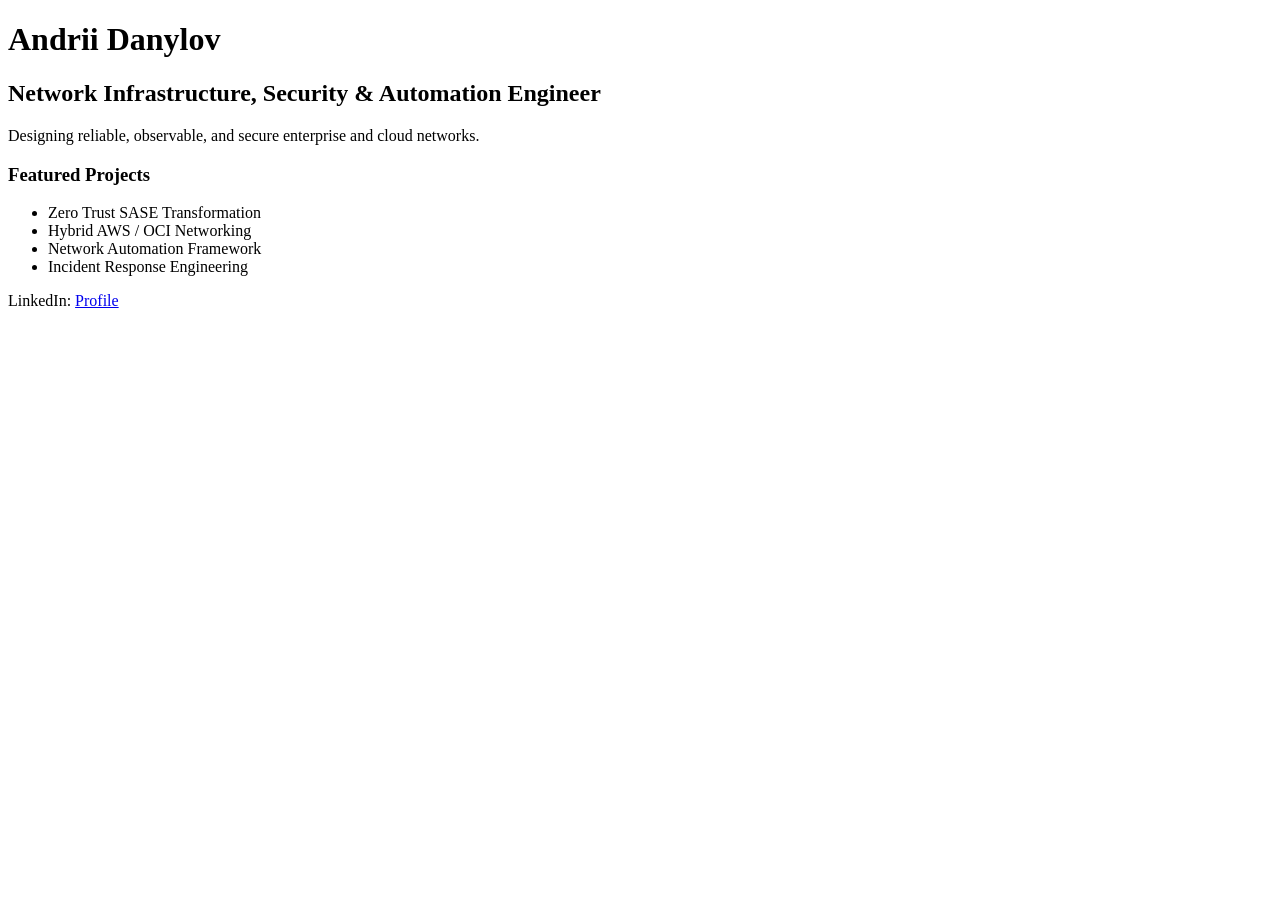
==== index.html @ 0740b451 "Update LinkedIn profile link in index.html" ====
<!DOCTYPE html>
<html>
<head>
    <title>Andrii Danylov</title>
</head>
<body>
    <h1>Andrii Danylov</h1>
    <h2>Network Infrastructure, Security & Automation Engineer</h2>

    <p>
        Designing reliable, observable, and secure enterprise and cloud networks.
    </p>

    <h3>Featured Projects</h3>

    <ul>
        <li>Zero Trust SASE Transformation</li>
        <li>Hybrid AWS / OCI Networking</li>
        <li>Network Automation Framework</li>
        <li>Incident Response Engineering</li>
    </ul>

    <p>
        LinkedIn:
        <a href="https://www.linkedin.com/in/andriidanylov/">Profile</a>
    </p>
</body>
</html>
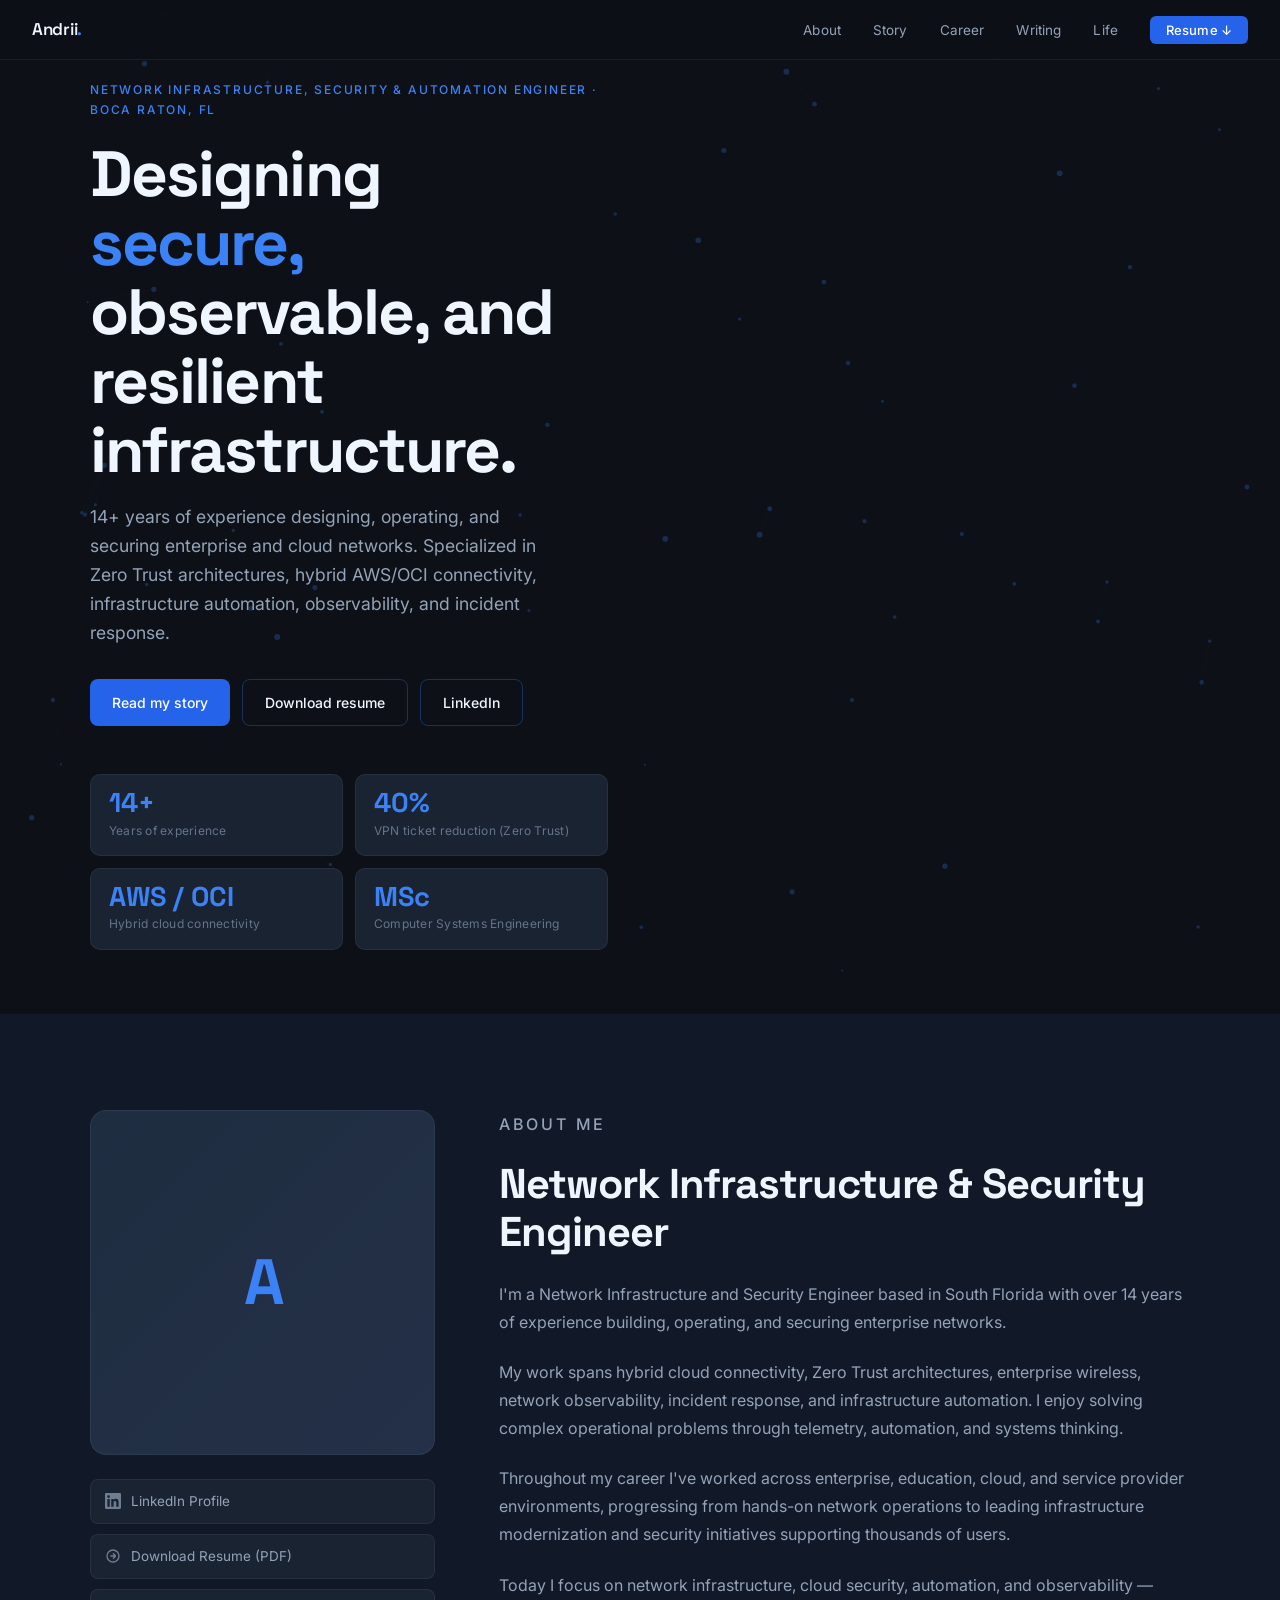
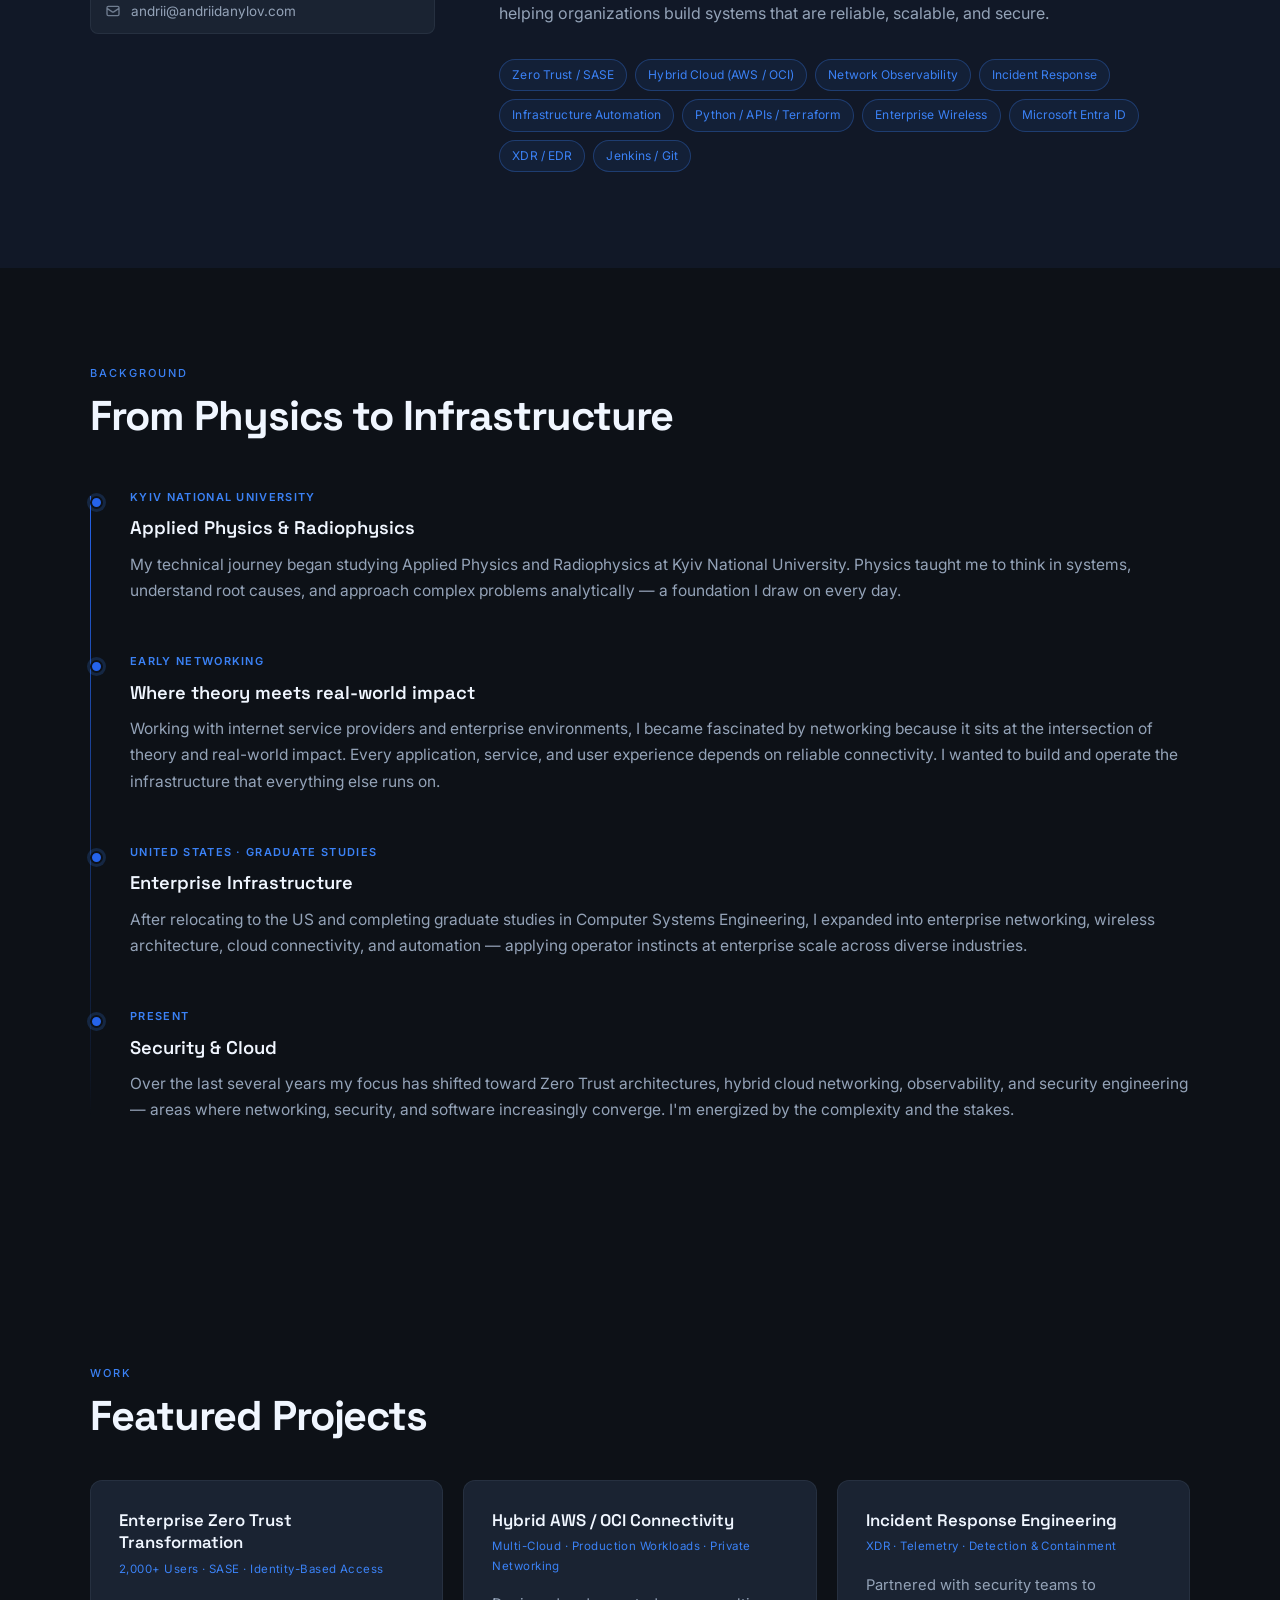
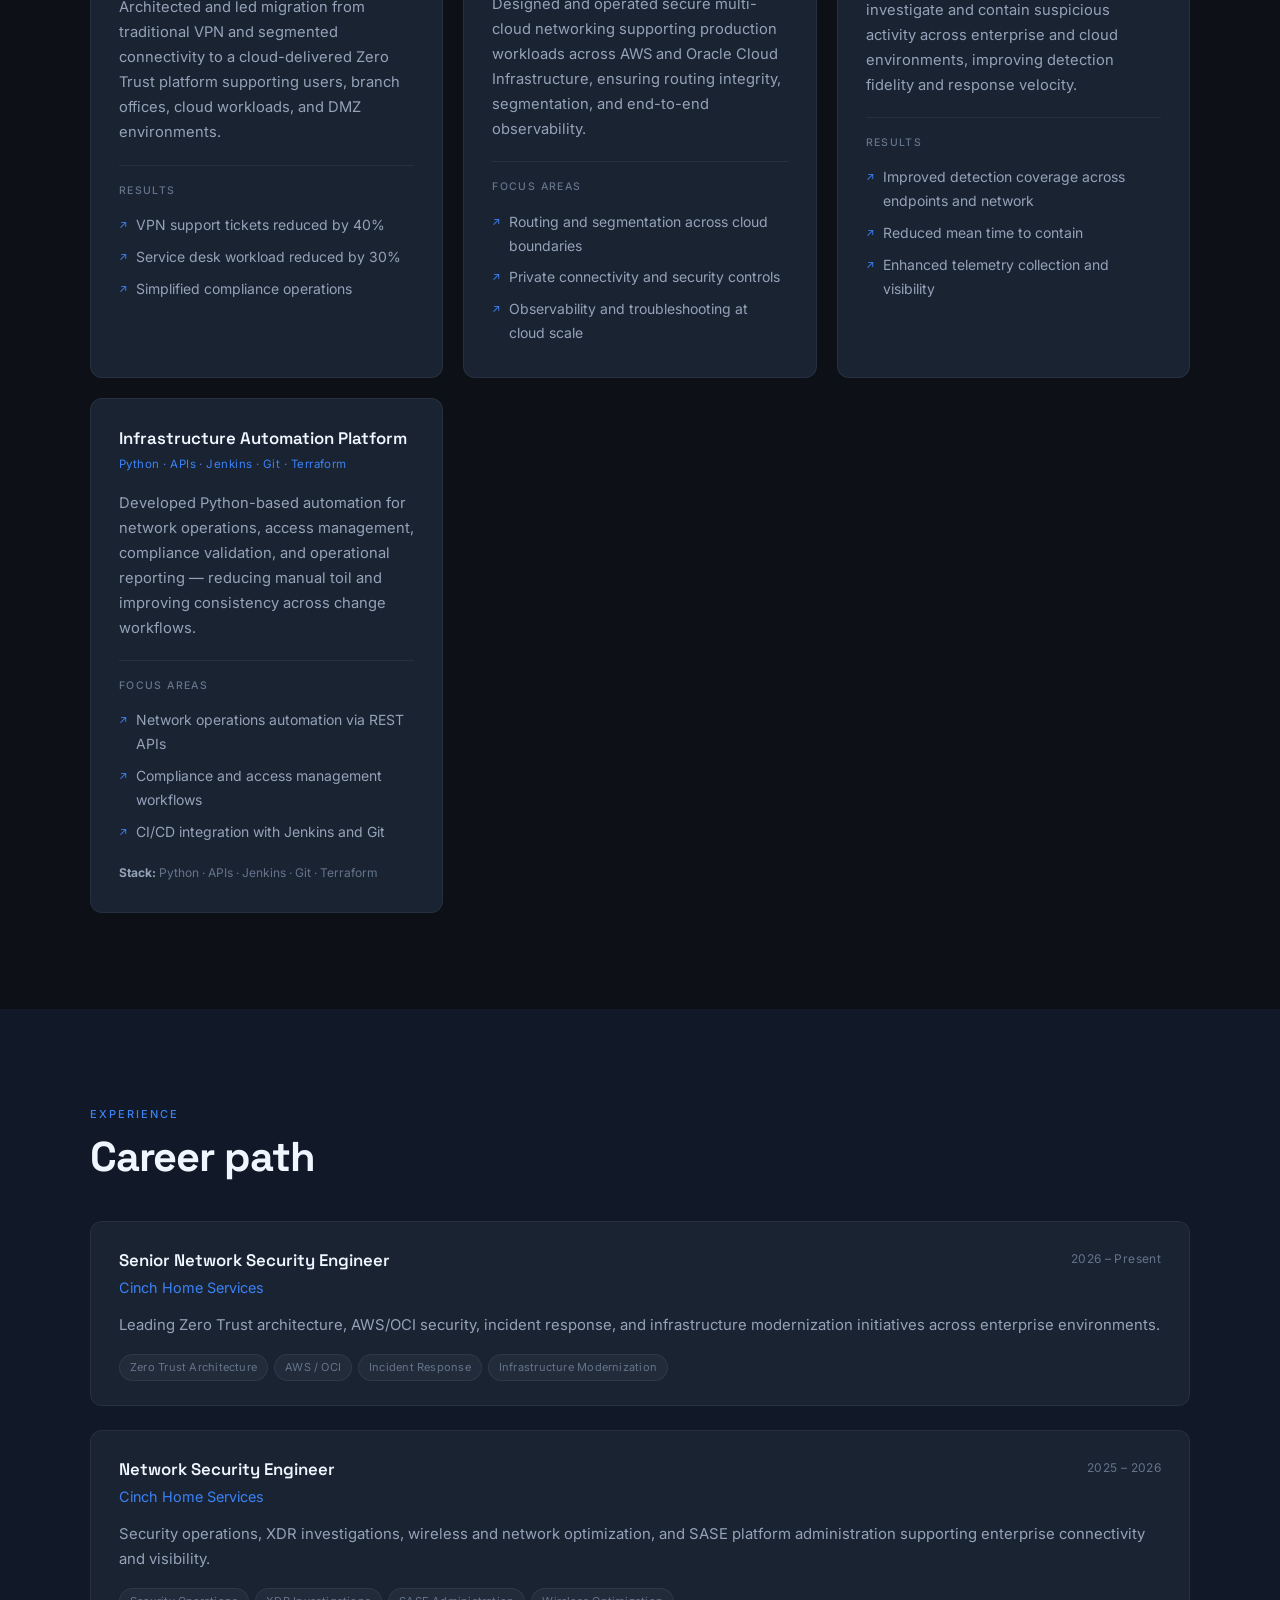
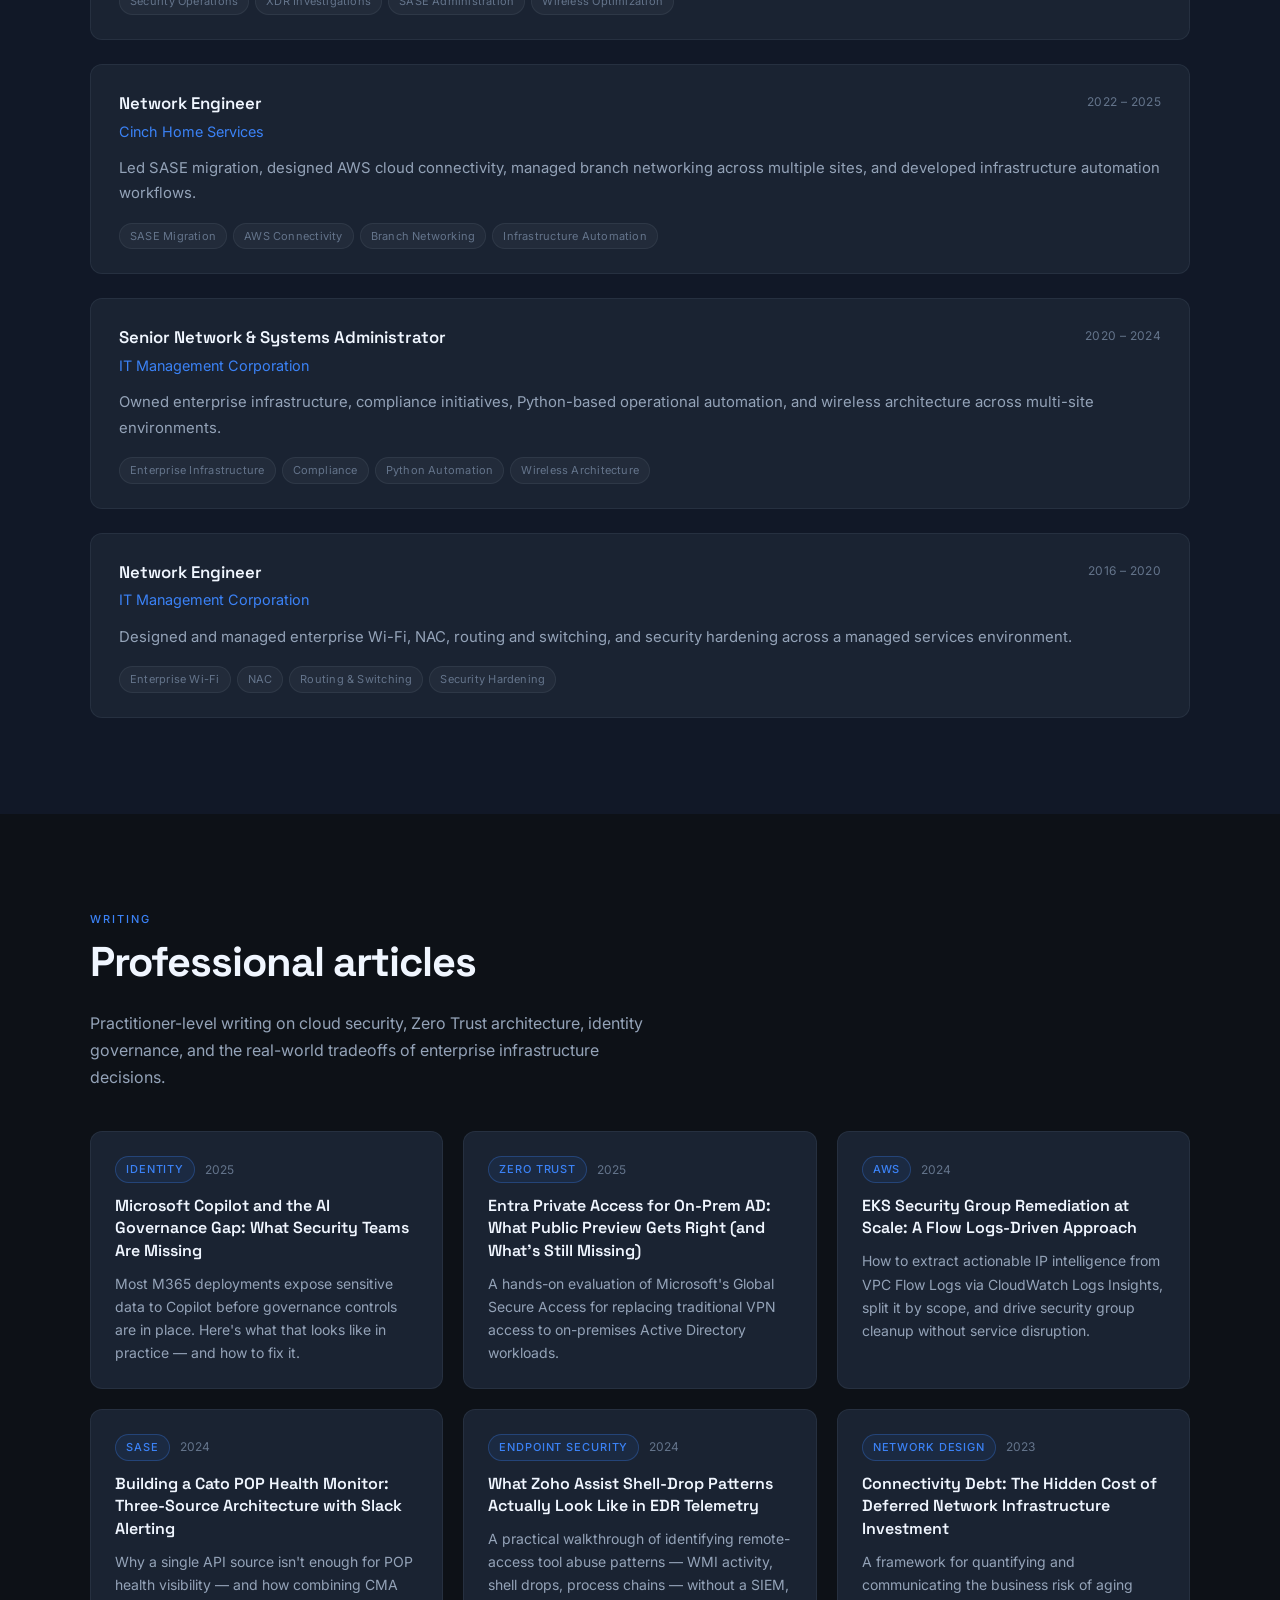
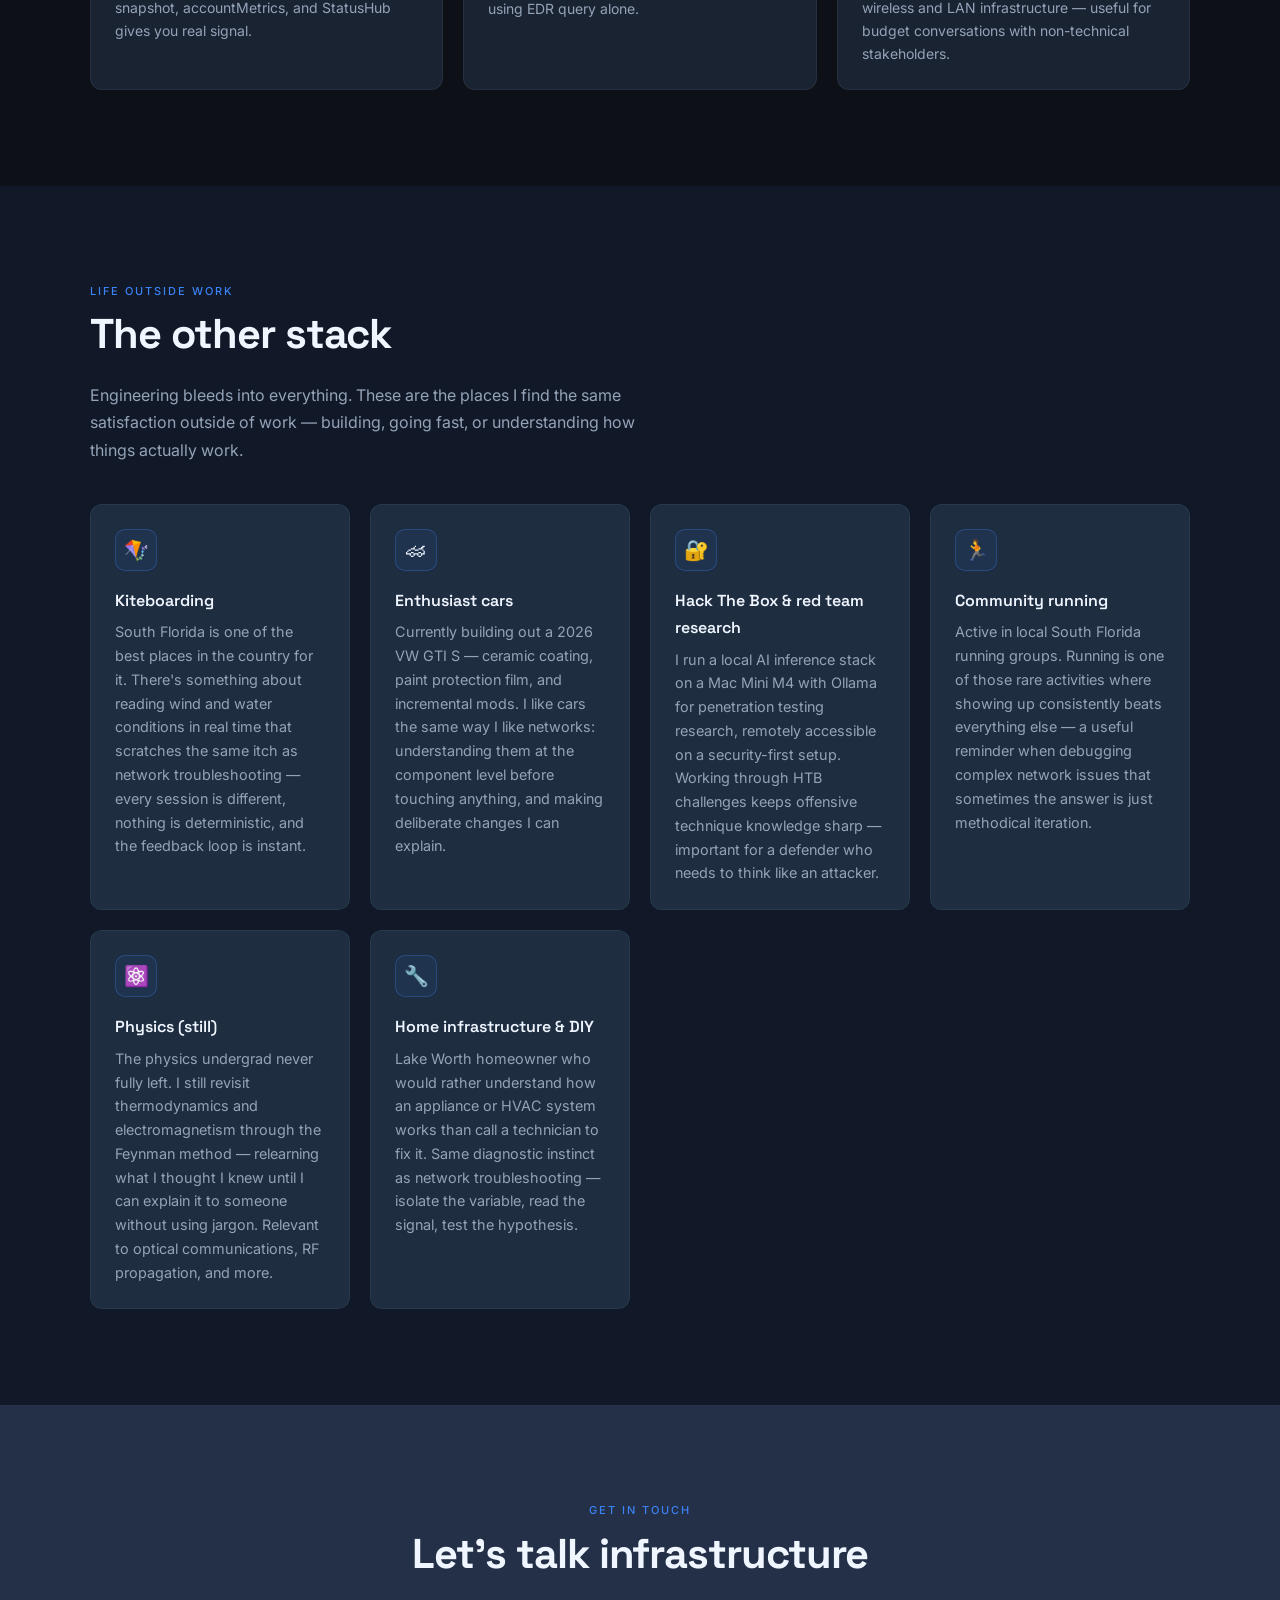
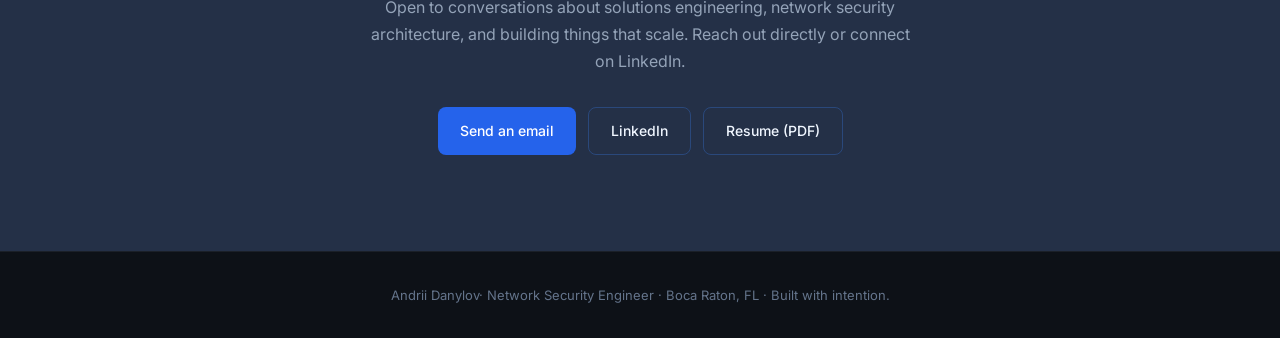
==== commit 846d1c34: "Update personal details and add project sections" ====
--- a/index.html
+++ b/index.html
@@ -1,28 +1,1321 @@
 <!DOCTYPE html>
-<html>
+<html lang="en">
 <head>
-    <title>Andrii Danylov</title>
+<meta charset="UTF-8">
+<meta name="viewport" content="width=device-width, initial-scale=1.0">
+<title>Andrii Danylov — Network Security Engineer</title>
+<link rel="preconnect" href="https://fonts.googleapis.com">
+<link rel="preconnect" href="https://fonts.gstatic.com" crossorigin>
+<link href="https://fonts.googleapis.com/css2?family=Inter:wght@300;400;500;600&family=Space+Grotesk:wght@400;500;600;700&display=swap" rel="stylesheet">
+<style>
+  :root {
+    --ink: #0d1117;
+    --ink-2: #1c2333;
+    --ink-3: #243047;
+    --surface: #111827;
+    --surface-2: #1a2332;
+    --surface-3: #1e2d40;
+    --accent: #2563eb;
+    --accent-bright: #3b82f6;
+    --accent-glow: rgba(59,130,246,0.12);
+    --accent-muted: rgba(59,130,246,0.08);
+    --text-1: #f0f6ff;
+    --text-2: #94a3b8;
+    --text-3: #64748b;
+    --border: rgba(148,163,184,0.1);
+    --border-accent: rgba(59,130,246,0.3);
+    --display: 'Space Grotesk', sans-serif;
+    --body: 'Inter', sans-serif;
+  }
+
+  * { margin: 0; padding: 0; box-sizing: border-box; }
+
+  html { scroll-behavior: smooth; }
+
+  body {
+    background: var(--ink);
+    color: var(--text-1);
+    font-family: var(--body);
+    font-size: 16px;
+    line-height: 1.7;
+    overflow-x: hidden;
+  }
+
+  /* NAV */
+  nav {
+    position: fixed;
+    top: 0; left: 0; right: 0;
+    z-index: 100;
+    background: rgba(13,17,23,0.85);
+    backdrop-filter: blur(12px);
+    border-bottom: 1px solid var(--border);
+    padding: 0 2rem;
+    height: 60px;
+    display: flex;
+    align-items: center;
+    justify-content: space-between;
+  }
+
+  .nav-logo {
+    font-family: var(--display);
+    font-size: 17px;
+    font-weight: 600;
+    color: var(--text-1);
+    letter-spacing: -0.3px;
+    text-decoration: none;
+  }
+
+  .nav-logo span { color: var(--accent-bright); }
+
+  .nav-links {
+    display: flex;
+    gap: 2rem;
+    list-style: none;
+  }
+
+  .nav-links a {
+    font-size: 13.5px;
+    color: var(--text-2);
+    text-decoration: none;
+    letter-spacing: 0.01em;
+    transition: color 0.2s;
+  }
+
+  .nav-links a:hover { color: var(--text-1); }
+
+  .nav-cta {
+    background: var(--accent);
+    color: white !important;
+    padding: 6px 16px;
+    border-radius: 6px;
+    font-size: 13px !important;
+    font-weight: 500;
+    transition: background 0.2s !important;
+  }
+
+  .nav-cta:hover { background: var(--accent-bright) !important; color: white !important; }
+
+  /* HERO */
+  #hero {
+    min-height: 100vh;
+    display: flex;
+    align-items: center;
+    position: relative;
+    overflow: hidden;
+    padding: 80px 2rem 4rem;
+  }
+
+  .hero-canvas {
+    position: absolute;
+    inset: 0;
+    opacity: 0.35;
+  }
+
+  .hero-inner {
+    position: relative;
+    z-index: 2;
+    max-width: 1100px;
+    margin: 0 auto;
+    width: 100%;
+    display: grid;
+    grid-template-columns: 1fr 1fr;
+    gap: 4rem;
+    align-items: center;
+  }
+
+  .hero-eyebrow {
+    font-size: 12px;
+    letter-spacing: 0.15em;
+    text-transform: uppercase;
+    color: var(--accent-bright);
+    font-weight: 500;
+    margin-bottom: 1.2rem;
+  }
+
+  .hero-name {
+    font-family: var(--display);
+    font-size: clamp(2.8rem, 5vw, 4.2rem);
+    font-weight: 700;
+    line-height: 1.08;
+    letter-spacing: -0.03em;
+    margin-bottom: 1rem;
+    color: var(--text-1);
+  }
+
+  .hero-name em {
+    font-style: normal;
+    color: var(--accent-bright);
+  }
+
+  .hero-subtitle {
+    font-size: 1.1rem;
+    color: var(--text-2);
+    line-height: 1.65;
+    margin-bottom: 2rem;
+    max-width: 480px;
+  }
+
+  .hero-actions {
+    display: flex;
+    gap: 12px;
+    flex-wrap: wrap;
+  }
+
+  .btn {
+    display: inline-flex;
+    align-items: center;
+    gap: 8px;
+    padding: 11px 22px;
+    border-radius: 8px;
+    font-size: 14px;
+    font-weight: 500;
+    text-decoration: none;
+    transition: all 0.2s;
+    cursor: pointer;
+    border: none;
+    font-family: var(--body);
+  }
+
+  .btn-primary {
+    background: var(--accent);
+    color: white;
+  }
+
+  .btn-primary:hover {
+    background: var(--accent-bright);
+    transform: translateY(-1px);
+  }
+
+  .btn-outline {
+    background: transparent;
+    color: var(--text-1);
+    border: 1px solid var(--border-accent);
+  }
+
+  .btn-outline:hover {
+    background: var(--accent-muted);
+    border-color: var(--accent-bright);
+  }
+
+  .hero-stats {
+    display: grid;
+    grid-template-columns: 1fr 1fr;
+    gap: 12px;
+    margin-top: 3rem;
+  }
+
+  .stat-card {
+    background: var(--surface-2);
+    border: 1px solid var(--border);
+    border-radius: 10px;
+    padding: 14px 18px;
+  }
+
+  .stat-num {
+    font-family: var(--display);
+    font-size: 1.7rem;
+    font-weight: 700;
+    color: var(--accent-bright);
+    line-height: 1;
+  }
+
+  .stat-label {
+    font-size: 12px;
+    color: var(--text-3);
+    margin-top: 4px;
+    letter-spacing: 0.02em;
+  }
+
+  /* SECTIONS GENERAL */
+  section {
+    padding: 6rem 2rem;
+  }
+
+  .container {
+    max-width: 1100px;
+    margin: 0 auto;
+  }
+
+  .section-eyebrow {
+    font-size: 11px;
+    letter-spacing: 0.18em;
+    text-transform: uppercase;
+    color: var(--accent-bright);
+    font-weight: 500;
+    margin-bottom: 0.6rem;
+  }
+
+  .section-title {
+    font-family: var(--display);
+    font-size: clamp(1.9rem, 3.5vw, 2.6rem);
+    font-weight: 700;
+    letter-spacing: -0.025em;
+    color: var(--text-1);
+    margin-bottom: 1.5rem;
+    line-height: 1.15;
+  }
+
+  .divider {
+    border: none;
+    border-top: 1px solid var(--border);
+  }
+
+  /* BIO */
+  #bio { background: var(--surface); }
+
+  .bio-grid {
+    display: grid;
+    grid-template-columns: 1fr 2fr;
+    gap: 4rem;
+    align-items: start;
+  }
+
+  .bio-avatar-wrap {
+    position: sticky;
+    top: 80px;
+  }
+
+  .bio-avatar {
+    width: 100%;
+    aspect-ratio: 1;
+    border-radius: 16px;
+    background: linear-gradient(135deg, var(--surface-3) 0%, var(--ink-3) 100%);
+    border: 1px solid var(--border);
+    display: flex;
+    align-items: center;
+    justify-content: center;
+    overflow: hidden;
+    margin-bottom: 1.5rem;
+  }
+
+  .avatar-initials {
+    font-family: var(--display);
+    font-size: 4rem;
+    font-weight: 700;
+    color: var(--accent-bright);
+    letter-spacing: -0.05em;
+  }
+
+  .bio-links {
+    display: flex;
+    flex-direction: column;
+    gap: 10px;
+  }
+
+  .bio-link {
+    display: flex;
+    align-items: center;
+    gap: 10px;
+    padding: 10px 14px;
+    border-radius: 8px;
+    background: var(--surface-2);
+    border: 1px solid var(--border);
+    color: var(--text-2);
+    text-decoration: none;
+    font-size: 13.5px;
+    transition: all 0.2s;
+  }
+
+  .bio-link:hover {
+    border-color: var(--border-accent);
+    color: var(--text-1);
+    background: var(--accent-muted);
+  }
+
+  .bio-link svg {
+    width: 16px;
+    height: 16px;
+    flex-shrink: 0;
+    opacity: 0.7;
+  }
+
+  .bio-content p {
+    color: var(--text-2);
+    margin-bottom: 1.4rem;
+    font-size: 1rem;
+    line-height: 1.75;
+  }
+
+  .bio-content p:last-child { margin-bottom: 0; }
+
+  .bio-expertise {
+    margin-top: 2rem;
+    display: flex;
+    flex-wrap: wrap;
+    gap: 8px;
+  }
+
+  .tag {
+    display: inline-block;
+    font-size: 12px;
+    padding: 5px 12px;
+    border-radius: 20px;
+    background: var(--accent-muted);
+    border: 1px solid var(--border-accent);
+    color: var(--accent-bright);
+    letter-spacing: 0.01em;
+  }
+
+  /* STORY */
+  #story { background: var(--ink); }
+
+  .story-timeline {
+    position: relative;
+    padding-left: 2.5rem;
+    margin-top: 3rem;
+  }
+
+  .story-timeline::before {
+    content: '';
+    position: absolute;
+    left: 0;
+    top: 8px;
+    bottom: 8px;
+    width: 1px;
+    background: linear-gradient(to bottom, var(--accent), transparent);
+  }
+
+  .story-node {
+    position: relative;
+    margin-bottom: 3rem;
+  }
+
+  .story-node::before {
+    content: '';
+    position: absolute;
+    left: -2.5rem;
+    top: 8px;
+    width: 9px;
+    height: 9px;
+    border-radius: 50%;
+    background: var(--accent);
+    border: 2px solid var(--ink);
+    box-shadow: 0 0 0 3px rgba(59,130,246,0.2);
+  }
+
+  .story-year {
+    font-size: 11px;
+    letter-spacing: 0.12em;
+    color: var(--accent-bright);
+    text-transform: uppercase;
+    font-weight: 600;
+    margin-bottom: 0.35rem;
+  }
+
+  .story-node h3 {
+    font-family: var(--display);
+    font-size: 1.15rem;
+    font-weight: 600;
+    color: var(--text-1);
+    margin-bottom: 0.5rem;
+  }
+
+  .story-node p {
+    color: var(--text-2);
+    font-size: 0.97rem;
+    line-height: 1.7;
+  }
+
+  /* PROJECTS */
+  #projects { background: var(--ink); }
+
+  .projects-grid {
+    display: grid;
+    grid-template-columns: repeat(auto-fit, minmax(300px, 1fr));
+    gap: 1.25rem;
+    margin-top: 2.5rem;
+  }
+
+  .project-card {
+    background: var(--surface-2);
+    border: 1px solid var(--border);
+    border-radius: 12px;
+    padding: 1.75rem;
+    transition: border-color 0.25s;
+  }
+
+  .project-card:hover {
+    border-color: var(--border-accent);
+  }
+
+  .project-header {
+    margin-bottom: 1rem;
+  }
+
+  .project-title {
+    font-family: var(--display);
+    font-size: 1.05rem;
+    font-weight: 600;
+    color: var(--text-1);
+    margin-bottom: 0.35rem;
+    line-height: 1.35;
+  }
+
+  .project-scope {
+    font-size: 11.5px;
+    color: var(--accent-bright);
+    letter-spacing: 0.04em;
+  }
+
+  .project-desc {
+    font-size: 0.92rem;
+    color: var(--text-2);
+    line-height: 1.7;
+    margin-bottom: 1.2rem;
+  }
+
+  .project-results {
+    border-top: 1px solid var(--border);
+    padding-top: 1rem;
+  }
+
+  .project-results-label {
+    font-size: 10.5px;
+    letter-spacing: 0.13em;
+    text-transform: uppercase;
+    color: var(--text-3);
+    font-weight: 500;
+    margin-bottom: 0.6rem;
+  }
+
+  .project-result-item {
+    font-size: 0.875rem;
+    color: var(--text-2);
+    padding: 4px 0;
+    display: flex;
+    align-items: flex-start;
+    gap: 8px;
+  }
+
+  .project-result-item::before {
+    content: '↗';
+    color: var(--accent-bright);
+    font-size: 11px;
+    margin-top: 2px;
+    flex-shrink: 0;
+  }
+
+  .project-tech {
+    margin-top: 1rem;
+    font-size: 12px;
+    color: var(--text-3);
+  }
+
+  .project-tech strong {
+    color: var(--text-2);
+  }
+
+  /* CAREER */
+  #career { background: var(--surface); }
+
+  .career-grid {
+    display: grid;
+    gap: 1.5rem;
+    margin-top: 2.5rem;
+  }
+
+  .career-card {
+    background: var(--surface-2);
+    border: 1px solid var(--border);
+    border-radius: 12px;
+    padding: 1.5rem 1.75rem;
+    transition: border-color 0.25s;
+    position: relative;
+    overflow: hidden;
+  }
+
+  .career-card::before {
+    content: '';
+    position: absolute;
+    left: 0; top: 0; bottom: 0;
+    width: 3px;
+    background: var(--accent);
+    border-radius: 3px 0 0 3px;
+    opacity: 0;
+    transition: opacity 0.25s;
+  }
+
+  .career-card:hover {
+    border-color: var(--border-accent);
+  }
+
+  .career-card:hover::before {
+    opacity: 1;
+  }
+
+  .career-header {
+    display: flex;
+    align-items: flex-start;
+    justify-content: space-between;
+    gap: 1rem;
+    margin-bottom: 0.75rem;
+    flex-wrap: wrap;
+  }
+
+  .career-role {
+    font-family: var(--display);
+    font-size: 1.05rem;
+    font-weight: 600;
+    color: var(--text-1);
+  }
+
+  .career-company {
+    font-size: 0.9rem;
+    color: var(--accent-bright);
+    margin-top: 2px;
+  }
+
+  .career-period {
+    font-size: 12px;
+    color: var(--text-3);
+    white-space: nowrap;
+    padding-top: 3px;
+    letter-spacing: 0.03em;
+  }
+
+  .career-desc {
+    font-size: 0.93rem;
+    color: var(--text-2);
+    line-height: 1.7;
+    margin-bottom: 1rem;
+  }
+
+  .career-tags {
+    display: flex;
+    flex-wrap: wrap;
+    gap: 6px;
+  }
+
+  .career-tag {
+    font-size: 11px;
+    padding: 3px 10px;
+    border-radius: 20px;
+    background: rgba(255,255,255,0.04);
+    border: 1px solid var(--border);
+    color: var(--text-3);
+    letter-spacing: 0.02em;
+  }
+
+  /* ARTICLES */
+  #articles { background: var(--ink); }
+
+  .articles-grid {
+    display: grid;
+    grid-template-columns: repeat(auto-fit, minmax(300px, 1fr));
+    gap: 1.25rem;
+    margin-top: 2.5rem;
+  }
+
+  .article-card {
+    background: var(--surface-2);
+    border: 1px solid var(--border);
+    border-radius: 12px;
+    padding: 1.5rem;
+    text-decoration: none;
+    display: block;
+    transition: all 0.25s;
+    position: relative;
+  }
+
+  .article-card:hover {
+    border-color: var(--border-accent);
+    transform: translateY(-2px);
+    background: var(--surface-3);
+  }
+
+  .article-meta {
+    display: flex;
+    align-items: center;
+    gap: 10px;
+    margin-bottom: 0.75rem;
+  }
+
+  .article-cat {
+    font-size: 11px;
+    padding: 3px 10px;
+    border-radius: 20px;
+    background: var(--accent-muted);
+    border: 1px solid var(--border-accent);
+    color: var(--accent-bright);
+    text-transform: uppercase;
+    letter-spacing: 0.08em;
+    font-weight: 500;
+  }
+
+  .article-date {
+    font-size: 12px;
+    color: var(--text-3);
+  }
+
+  .article-title {
+    font-family: var(--display);
+    font-size: 1rem;
+    font-weight: 600;
+    color: var(--text-1);
+    line-height: 1.4;
+    margin-bottom: 0.6rem;
+  }
+
+  .article-excerpt {
+    font-size: 0.875rem;
+    color: var(--text-2);
+    line-height: 1.65;
+  }
+
+  .article-arrow {
+    position: absolute;
+    bottom: 1.5rem;
+    right: 1.5rem;
+    color: var(--accent-bright);
+    opacity: 0;
+    transform: translateX(-4px);
+    transition: all 0.2s;
+    font-size: 18px;
+  }
+
+  .article-card:hover .article-arrow {
+    opacity: 1;
+    transform: translateX(0);
+  }
+
+  /* BLOG / HOBBIES */
+  #hobbies { background: var(--surface); }
+
+  .hobbies-grid {
+    display: grid;
+    grid-template-columns: repeat(auto-fit, minmax(260px, 1fr));
+    gap: 1.25rem;
+    margin-top: 2.5rem;
+  }
+
+  .hobby-card {
+    background: var(--surface-3);
+    border: 1px solid var(--border);
+    border-radius: 12px;
+    padding: 1.5rem;
+    transition: border-color 0.2s;
+  }
+
+  .hobby-card:hover {
+    border-color: var(--border-accent);
+  }
+
+  .hobby-icon {
+    width: 42px;
+    height: 42px;
+    border-radius: 10px;
+    background: var(--accent-muted);
+    border: 1px solid var(--border-accent);
+    display: flex;
+    align-items: center;
+    justify-content: center;
+    font-size: 20px;
+    margin-bottom: 1rem;
+  }
+
+  .hobby-title {
+    font-family: var(--display);
+    font-size: 1rem;
+    font-weight: 600;
+    color: var(--text-1);
+    margin-bottom: 0.4rem;
+  }
+
+  .hobby-body {
+    font-size: 0.9rem;
+    color: var(--text-2);
+    line-height: 1.65;
+  }
+
+  /* CONTACT / FOOTER */
+  #contact { background: var(--ink-3); }
+
+  .contact-inner {
+    text-align: center;
+    max-width: 560px;
+    margin: 0 auto;
+  }
+
+  .contact-inner .section-title { margin-bottom: 1rem; }
+
+  .contact-sub {
+    color: var(--text-2);
+    margin-bottom: 2rem;
+  }
+
+  .contact-grid {
+    display: flex;
+    justify-content: center;
+    gap: 12px;
+    flex-wrap: wrap;
+  }
+
+  footer {
+    background: var(--ink);
+    border-top: 1px solid var(--border);
+    padding: 2rem;
+    text-align: center;
+    font-size: 13px;
+    color: var(--text-3);
+  }
+
+  /* NETWORK CANVAS ANIMATION */
+  canvas#net {
+    position: absolute;
+    inset: 0;
+    width: 100%;
+    height: 100%;
+  }
+
+  /* MOBILE */
+  @media (max-width: 768px) {
+    .hero-inner { grid-template-columns: 1fr; gap: 2rem; }
+    .bio-grid { grid-template-columns: 1fr; }
+    .bio-avatar-wrap { position: static; }
+    .bio-avatar { max-width: 200px; }
+    .nav-links { display: none; }
+    .hero-stats { grid-template-columns: 1fr 1fr; }
+  }
+
+  /* SUBTLE SCROLL FADE */
+  .fade-in {
+    opacity: 0;
+    transform: translateY(18px);
+    transition: opacity 0.6s ease, transform 0.6s ease;
+  }
+
+  .fade-in.visible {
+    opacity: 1;
+    transform: translateY(0);
+  }
+</style>
 </head>
 <body>
-    <h1>Andrii Danylov</h1>
-    <h2>Network Infrastructure, Security & Automation Engineer</h2>
-
-    <p>
-        Designing reliable, observable, and secure enterprise and cloud networks.
-    </p>
-
-    <h3>Featured Projects</h3>
-
-    <ul>
-        <li>Zero Trust SASE Transformation</li>
-        <li>Hybrid AWS / OCI Networking</li>
-        <li>Network Automation Framework</li>
-        <li>Incident Response Engineering</li>
-    </ul>
-
-    <p>
-        LinkedIn:
-        <a href="https://www.linkedin.com/in/andriidanylov/">Profile</a>
-    </p>
+
+<!-- NAV -->
+<nav>
+  <a href="#hero" class="nav-logo">Andrii<span>.</span></a>
+  <ul class="nav-links">
+    <li><a href="#bio">About</a></li>
+    <li><a href="#story">Story</a></li>
+    <li><a href="#career">Career</a></li>
+    <li><a href="#articles">Writing</a></li>
+    <li><a href="#hobbies">Life</a></li>
+    <li><a href="resume.pdf" download class="nav-cta">Resume ↓</a></li>
+  </ul>
+</nav>
+
+<!-- HERO -->
+<section id="hero">
+  <canvas id="net" class="hero-canvas"></canvas>
+  <div class="hero-inner">
+    <div>
+      <p class="hero-eyebrow">Network Infrastructure, Security &amp; Automation Engineer · Boca Raton, FL</p>
+      <h1 class="hero-name">Designing <em>secure,</em><br>observable, and<br>resilient infrastructure.</h1>
+      <p class="hero-subtitle">14+ years of experience designing, operating, and securing enterprise and cloud networks. Specialized in Zero Trust architectures, hybrid AWS/OCI connectivity, infrastructure automation, observability, and incident response.</p>
+      <div class="hero-actions">
+        <a href="#bio" class="btn btn-primary">Read my story</a>
+        <a href="resume.pdf" download class="btn btn-outline">Download resume</a>
+        <a href="https://linkedin.com/in/andriidanylov" target="_blank" class="btn btn-outline">LinkedIn</a>
+      </div>
+      <div class="hero-stats">
+        <div class="stat-card">
+          <div class="stat-num">14+</div>
+          <div class="stat-label">Years of experience</div>
+        </div>
+        <div class="stat-card">
+          <div class="stat-num">40%</div>
+          <div class="stat-label">VPN ticket reduction (Zero Trust)</div>
+        </div>
+        <div class="stat-card">
+          <div class="stat-num">AWS / OCI</div>
+          <div class="stat-label">Hybrid cloud connectivity</div>
+        </div>
+        <div class="stat-card">
+          <div class="stat-num">MSc</div>
+          <div class="stat-label">Computer Systems Engineering</div>
+        </div>
+      </div>
+    </div>
+    <div></div>
+  </div>
+</section>
+
+<!-- BIO -->
+<section id="bio">
+  <div class="container">
+    <div class="bio-grid">
+      <div class="bio-avatar-wrap fade-in">
+        <div class="bio-avatar">
+          <span class="avatar-initials">A</span>
+        </div>
+        <div class="bio-links">
+          <a href="https://linkedin.com/in/andriidanylov" target="_blank" class="bio-link">
+            <svg viewBox="0 0 24 24" fill="currentColor"><path d="M20.447 20.452h-3.554v-5.569c0-1.328-.027-3.037-1.852-3.037-1.853 0-2.136 1.445-2.136 2.939v5.667H9.351V9h3.414v1.561h.046c.477-.9 1.637-1.85 3.37-1.85 3.601 0 4.267 2.37 4.267 5.455v6.286zM5.337 7.433a2.062 2.062 0 01-2.063-2.065 2.064 2.064 0 112.063 2.065zm1.782 13.019H3.555V9h3.564v11.452zM22.225 0H1.771C.792 0 0 .774 0 1.729v20.542C0 23.227.792 24 1.771 24h20.451C23.2 24 24 23.227 24 22.271V1.729C24 .774 23.2 0 22.222 0h.003z"/></svg>
+            LinkedIn Profile
+          </a>
+          <a href="resume.pdf" download class="bio-link">
+            <svg viewBox="0 0 24 24" fill="none" stroke="currentColor" stroke-width="2"><path d="M12 16l4-4m0 0l-4-4m4 4H8M21 12a9 9 0 11-18 0 9 9 0 0118 0z"/></svg>
+            Download Resume (PDF)
+          </a>
+          <a href="mailto:andrii@andriidanylov.com" class="bio-link">
+            <svg viewBox="0 0 24 24" fill="none" stroke="currentColor" stroke-width="2"><path d="M3 8l7.89 5.26a2 2 0 002.22 0L21 8M5 19h14a2 2 0 002-2V7a2 2 0 00-2-2H5a2 2 0 00-2 2v10a2 2 0 002 2z"/></svg>
+            andrii@andriidanylov.com
+          </a>
+        </div>
+      </div>
+
+      <div class="bio-content fade-in">
+        <p class="section-eyebrow">About Me</p>
+        <h2 class="section-title">Network Infrastructure &amp; Security Engineer</h2>
+        <p>I'm a Network Infrastructure and Security Engineer based in South Florida with over 14 years of experience building, operating, and securing enterprise networks.</p>
+        <p>My work spans hybrid cloud connectivity, Zero Trust architectures, enterprise wireless, network observability, incident response, and infrastructure automation. I enjoy solving complex operational problems through telemetry, automation, and systems thinking.</p>
+        <p>Throughout my career I've worked across enterprise, education, cloud, and service provider environments, progressing from hands-on network operations to leading infrastructure modernization and security initiatives supporting thousands of users.</p>
+        <p>Today I focus on network infrastructure, cloud security, automation, and observability — helping organizations build systems that are reliable, scalable, and secure.</p>
+        <div class="bio-expertise">
+          <span class="tag">Zero Trust / SASE</span>
+          <span class="tag">Hybrid Cloud (AWS / OCI)</span>
+          <span class="tag">Network Observability</span>
+          <span class="tag">Incident Response</span>
+          <span class="tag">Infrastructure Automation</span>
+          <span class="tag">Python / APIs / Terraform</span>
+          <span class="tag">Enterprise Wireless</span>
+          <span class="tag">Microsoft Entra ID</span>
+          <span class="tag">XDR / EDR</span>
+          <span class="tag">Jenkins / Git</span>
+        </div>
+      </div>
+    </div>
+  </div>
+</section>
+
+<!-- STORY -->
+<section id="story">
+  <div class="container">
+    <p class="section-eyebrow fade-in">Background</p>
+    <h2 class="section-title fade-in">From Physics to Infrastructure</h2>
+
+    <div class="story-timeline">
+      <div class="story-node fade-in">
+        <div class="story-year">Kyiv National University</div>
+        <h3>Applied Physics &amp; Radiophysics</h3>
+        <p>My technical journey began studying Applied Physics and Radiophysics at Kyiv National University. Physics taught me to think in systems, understand root causes, and approach complex problems analytically — a foundation I draw on every day.</p>
+      </div>
+
+      <div class="story-node fade-in">
+        <div class="story-year">Early Networking</div>
+        <h3>Where theory meets real-world impact</h3>
+        <p>Working with internet service providers and enterprise environments, I became fascinated by networking because it sits at the intersection of theory and real-world impact. Every application, service, and user experience depends on reliable connectivity. I wanted to build and operate the infrastructure that everything else runs on.</p>
+      </div>
+
+      <div class="story-node fade-in">
+        <div class="story-year">United States · Graduate Studies</div>
+        <h3>Enterprise Infrastructure</h3>
+        <p>After relocating to the US and completing graduate studies in Computer Systems Engineering, I expanded into enterprise networking, wireless architecture, cloud connectivity, and automation — applying operator instincts at enterprise scale across diverse industries.</p>
+      </div>
+
+      <div class="story-node fade-in">
+        <div class="story-year">Present</div>
+        <h3>Security &amp; Cloud</h3>
+        <p>Over the last several years my focus has shifted toward Zero Trust architectures, hybrid cloud networking, observability, and security engineering — areas where networking, security, and software increasingly converge. I'm energized by the complexity and the stakes.</p>
+      </div>
+    </div>
+  </div>
+</section>
+
+<!-- FEATURED PROJECTS -->
+<section id="projects">
+  <div class="container">
+    <p class="section-eyebrow fade-in">Work</p>
+    <h2 class="section-title fade-in">Featured Projects</h2>
+
+    <div class="projects-grid">
+
+      <div class="project-card fade-in">
+        <div class="project-header">
+          <div class="project-title">Enterprise Zero Trust Transformation</div>
+          <div class="project-scope">2,000+ Users · SASE · Identity-Based Access</div>
+        </div>
+        <p class="project-desc">Architected and led migration from traditional VPN and segmented connectivity to a cloud-delivered Zero Trust platform supporting users, branch offices, cloud workloads, and DMZ environments.</p>
+        <div class="project-results">
+          <div class="project-results-label">Results</div>
+          <div class="project-result-item">VPN support tickets reduced by 40%</div>
+          <div class="project-result-item">Service desk workload reduced by 30%</div>
+          <div class="project-result-item">Simplified compliance operations</div>
+        </div>
+      </div>
+
+      <div class="project-card fade-in">
+        <div class="project-header">
+          <div class="project-title">Hybrid AWS / OCI Connectivity</div>
+          <div class="project-scope">Multi-Cloud · Production Workloads · Private Networking</div>
+        </div>
+        <p class="project-desc">Designed and operated secure multi-cloud networking supporting production workloads across AWS and Oracle Cloud Infrastructure, ensuring routing integrity, segmentation, and end-to-end observability.</p>
+        <div class="project-results">
+          <div class="project-results-label">Focus Areas</div>
+          <div class="project-result-item">Routing and segmentation across cloud boundaries</div>
+          <div class="project-result-item">Private connectivity and security controls</div>
+          <div class="project-result-item">Observability and troubleshooting at cloud scale</div>
+        </div>
+      </div>
+
+      <div class="project-card fade-in">
+        <div class="project-header">
+          <div class="project-title">Incident Response Engineering</div>
+          <div class="project-scope">XDR · Telemetry · Detection &amp; Containment</div>
+        </div>
+        <p class="project-desc">Partnered with security teams to investigate and contain suspicious activity across enterprise and cloud environments, improving detection fidelity and response velocity.</p>
+        <div class="project-results">
+          <div class="project-results-label">Results</div>
+          <div class="project-result-item">Improved detection coverage across endpoints and network</div>
+          <div class="project-result-item">Reduced mean time to contain</div>
+          <div class="project-result-item">Enhanced telemetry collection and visibility</div>
+        </div>
+      </div>
+
+      <div class="project-card fade-in">
+        <div class="project-header">
+          <div class="project-title">Infrastructure Automation Platform</div>
+          <div class="project-scope">Python · APIs · Jenkins · Git · Terraform</div>
+        </div>
+        <p class="project-desc">Developed Python-based automation for network operations, access management, compliance validation, and operational reporting — reducing manual toil and improving consistency across change workflows.</p>
+        <div class="project-results">
+          <div class="project-results-label">Focus Areas</div>
+          <div class="project-result-item">Network operations automation via REST APIs</div>
+          <div class="project-result-item">Compliance and access management workflows</div>
+          <div class="project-result-item">CI/CD integration with Jenkins and Git</div>
+        </div>
+        <div class="project-tech"><strong>Stack:</strong> Python · APIs · Jenkins · Git · Terraform</div>
+      </div>
+
+    </div>
+  </div>
+</section>
+
+<!-- CAREER -->
+<section id="career">
+  <div class="container">
+    <p class="section-eyebrow fade-in">Experience</p>
+    <h2 class="section-title fade-in">Career path</h2>
+    <div class="career-grid">
+
+      <div class="career-card fade-in">
+        <div class="career-header">
+          <div>
+            <div class="career-role">Senior Network Security Engineer</div>
+            <div class="career-company">Cinch Home Services</div>
+          </div>
+          <div class="career-period">2026 – Present</div>
+        </div>
+        <p class="career-desc">Leading Zero Trust architecture, AWS/OCI security, incident response, and infrastructure modernization initiatives across enterprise environments.</p>
+        <div class="career-tags">
+          <span class="career-tag">Zero Trust Architecture</span>
+          <span class="career-tag">AWS / OCI</span>
+          <span class="career-tag">Incident Response</span>
+          <span class="career-tag">Infrastructure Modernization</span>
+        </div>
+      </div>
+
+      <div class="career-card fade-in">
+        <div class="career-header">
+          <div>
+            <div class="career-role">Network Security Engineer</div>
+            <div class="career-company">Cinch Home Services</div>
+          </div>
+          <div class="career-period">2025 – 2026</div>
+        </div>
+        <p class="career-desc">Security operations, XDR investigations, wireless and network optimization, and SASE platform administration supporting enterprise connectivity and visibility.</p>
+        <div class="career-tags">
+          <span class="career-tag">Security Operations</span>
+          <span class="career-tag">XDR Investigations</span>
+          <span class="career-tag">SASE Administration</span>
+          <span class="career-tag">Wireless Optimization</span>
+        </div>
+      </div>
+
+      <div class="career-card fade-in">
+        <div class="career-header">
+          <div>
+            <div class="career-role">Network Engineer</div>
+            <div class="career-company">Cinch Home Services</div>
+          </div>
+          <div class="career-period">2022 – 2025</div>
+        </div>
+        <p class="career-desc">Led SASE migration, designed AWS cloud connectivity, managed branch networking across multiple sites, and developed infrastructure automation workflows.</p>
+        <div class="career-tags">
+          <span class="career-tag">SASE Migration</span>
+          <span class="career-tag">AWS Connectivity</span>
+          <span class="career-tag">Branch Networking</span>
+          <span class="career-tag">Infrastructure Automation</span>
+        </div>
+      </div>
+
+      <div class="career-card fade-in">
+        <div class="career-header">
+          <div>
+            <div class="career-role">Senior Network &amp; Systems Administrator</div>
+            <div class="career-company">IT Management Corporation</div>
+          </div>
+          <div class="career-period">2020 – 2024</div>
+        </div>
+        <p class="career-desc">Owned enterprise infrastructure, compliance initiatives, Python-based operational automation, and wireless architecture across multi-site environments.</p>
+        <div class="career-tags">
+          <span class="career-tag">Enterprise Infrastructure</span>
+          <span class="career-tag">Compliance</span>
+          <span class="career-tag">Python Automation</span>
+          <span class="career-tag">Wireless Architecture</span>
+        </div>
+      </div>
+
+      <div class="career-card fade-in">
+        <div class="career-header">
+          <div>
+            <div class="career-role">Network Engineer</div>
+            <div class="career-company">IT Management Corporation</div>
+          </div>
+          <div class="career-period">2016 – 2020</div>
+        </div>
+        <p class="career-desc">Designed and managed enterprise Wi-Fi, NAC, routing and switching, and security hardening across a managed services environment.</p>
+        <div class="career-tags">
+          <span class="career-tag">Enterprise Wi-Fi</span>
+          <span class="career-tag">NAC</span>
+          <span class="career-tag">Routing &amp; Switching</span>
+          <span class="career-tag">Security Hardening</span>
+        </div>
+      </div>
+
+    </div>
+  </div>
+</section>
+
+<!-- ARTICLES -->
+<section id="articles">
+  <div class="container">
+    <p class="section-eyebrow fade-in">Writing</p>
+    <h2 class="section-title fade-in">Professional articles</h2>
+    <p style="color: var(--text-2); max-width: 580px; margin-bottom: 0;" class="fade-in">Practitioner-level writing on cloud security, Zero Trust architecture, identity governance, and the real-world tradeoffs of enterprise infrastructure decisions.</p>
+
+    <div class="articles-grid">
+
+      <a href="#" class="article-card fade-in">
+        <div class="article-meta">
+          <span class="article-cat">Identity</span>
+          <span class="article-date">2025</span>
+        </div>
+        <div class="article-title">Microsoft Copilot and the AI Governance Gap: What Security Teams Are Missing</div>
+        <p class="article-excerpt">Most M365 deployments expose sensitive data to Copilot before governance controls are in place. Here's what that looks like in practice — and how to fix it.</p>
+        <span class="article-arrow">→</span>
+      </a>
+
+      <a href="#" class="article-card fade-in">
+        <div class="article-meta">
+          <span class="article-cat">Zero Trust</span>
+          <span class="article-date">2025</span>
+        </div>
+        <div class="article-title">Entra Private Access for On-Prem AD: What Public Preview Gets Right (and What's Still Missing)</div>
+        <p class="article-excerpt">A hands-on evaluation of Microsoft's Global Secure Access for replacing traditional VPN access to on-premises Active Directory workloads.</p>
+        <span class="article-arrow">→</span>
+      </a>
+
+      <a href="#" class="article-card fade-in">
+        <div class="article-meta">
+          <span class="article-cat">AWS</span>
+          <span class="article-date">2024</span>
+        </div>
+        <div class="article-title">EKS Security Group Remediation at Scale: A Flow Logs-Driven Approach</div>
+        <p class="article-excerpt">How to extract actionable IP intelligence from VPC Flow Logs via CloudWatch Logs Insights, split it by scope, and drive security group cleanup without service disruption.</p>
+        <span class="article-arrow">→</span>
+      </a>
+
+      <a href="#" class="article-card fade-in">
+        <div class="article-meta">
+          <span class="article-cat">SASE</span>
+          <span class="article-date">2024</span>
+        </div>
+        <div class="article-title">Building a Cato POP Health Monitor: Three-Source Architecture with Slack Alerting</div>
+        <p class="article-excerpt">Why a single API source isn't enough for POP health visibility — and how combining CMA snapshot, accountMetrics, and StatusHub gives you real signal.</p>
+        <span class="article-arrow">→</span>
+      </a>
+
+      <a href="#" class="article-card fade-in">
+        <div class="article-meta">
+          <span class="article-cat">Endpoint Security</span>
+          <span class="article-date">2024</span>
+        </div>
+        <div class="article-title">What Zoho Assist Shell-Drop Patterns Actually Look Like in EDR Telemetry</div>
+        <p class="article-excerpt">A practical walkthrough of identifying remote-access tool abuse patterns — WMI activity, shell drops, process chains — without a SIEM, using EDR query alone.</p>
+        <span class="article-arrow">→</span>
+      </a>
+
+      <a href="#" class="article-card fade-in">
+        <div class="article-meta">
+          <span class="article-cat">Network Design</span>
+          <span class="article-date">2023</span>
+        </div>
+        <div class="article-title">Connectivity Debt: The Hidden Cost of Deferred Network Infrastructure Investment</div>
+        <p class="article-excerpt">A framework for quantifying and communicating the business risk of aging wireless and LAN infrastructure — useful for budget conversations with non-technical stakeholders.</p>
+        <span class="article-arrow">→</span>
+      </a>
+
+    </div>
+  </div>
+</section>
+
+<!-- HOBBIES / BLOG -->
+<section id="hobbies">
+  <div class="container">
+    <p class="section-eyebrow fade-in">Life outside work</p>
+    <h2 class="section-title fade-in">The other stack</h2>
+    <p style="color: var(--text-2); max-width: 580px;" class="fade-in">Engineering bleeds into everything. These are the places I find the same satisfaction outside of work — building, going fast, or understanding how things actually work.</p>
+
+    <div class="hobbies-grid">
+
+      <div class="hobby-card fade-in">
+        <div class="hobby-icon">🪁</div>
+        <div class="hobby-title">Kiteboarding</div>
+        <p class="hobby-body">South Florida is one of the best places in the country for it. There's something about reading wind and water conditions in real time that scratches the same itch as network troubleshooting — every session is different, nothing is deterministic, and the feedback loop is instant.</p>
+      </div>
+
+      <div class="hobby-card fade-in">
+        <div class="hobby-icon">🏎</div>
+        <div class="hobby-title">Enthusiast cars</div>
+        <p class="hobby-body">Currently building out a 2026 VW GTI S — ceramic coating, paint protection film, and incremental mods. I like cars the same way I like networks: understanding them at the component level before touching anything, and making deliberate changes I can explain.</p>
+      </div>
+
+      <div class="hobby-card fade-in">
+        <div class="hobby-icon">🔐</div>
+        <div class="hobby-title">Hack The Box & red team research</div>
+        <p class="hobby-body">I run a local AI inference stack on a Mac Mini M4 with Ollama for penetration testing research, remotely accessible on a security-first setup. Working through HTB challenges keeps offensive technique knowledge sharp — important for a defender who needs to think like an attacker.</p>
+      </div>
+
+      <div class="hobby-card fade-in">
+        <div class="hobby-icon">🏃</div>
+        <div class="hobby-title">Community running</div>
+        <p class="hobby-body">Active in local South Florida running groups. Running is one of those rare activities where showing up consistently beats everything else — a useful reminder when debugging complex network issues that sometimes the answer is just methodical iteration.</p>
+      </div>
+
+      <div class="hobby-card fade-in">
+        <div class="hobby-icon">⚛️</div>
+        <div class="hobby-title">Physics (still)</div>
+        <p class="hobby-body">The physics undergrad never fully left. I still revisit thermodynamics and electromagnetism through the Feynman method — relearning what I thought I knew until I can explain it to someone without using jargon. Relevant to optical communications, RF propagation, and more.</p>
+      </div>
+
+      <div class="hobby-card fade-in">
+        <div class="hobby-icon">🔧</div>
+        <div class="hobby-title">Home infrastructure & DIY</div>
+        <p class="hobby-body">Lake Worth homeowner who would rather understand how an appliance or HVAC system works than call a technician to fix it. Same diagnostic instinct as network troubleshooting — isolate the variable, read the signal, test the hypothesis.</p>
+      </div>
+
+    </div>
+  </div>
+</section>
+
+<!-- CONTACT -->
+<section id="contact">
+  <div class="container">
+    <div class="contact-inner">
+      <p class="section-eyebrow fade-in">Get in touch</p>
+      <h2 class="section-title fade-in">Let's talk infrastructure</h2>
+      <p class="contact-sub fade-in">Open to conversations about solutions engineering, network security architecture, and building things that scale. Reach out directly or connect on LinkedIn.</p>
+      <div class="contact-grid fade-in">
+        <a href="mailto:andrii@andriidanylov.com" class="btn btn-primary">Send an email</a>
+        <a href="https://linkedin.com/in/andriidanylov" target="_blank" class="btn btn-outline">LinkedIn</a>
+        <a href="resume.pdf" download class="btn btn-outline">Resume (PDF)</a>
+      </div>
+    </div>
+  </div>
+</section>
+
+<footer>
+  <p>Andrii Danylov· Network Security Engineer · Boca Raton, FL · Built with intention.</p>
+</footer>
+
+<script>
+// Network canvas animation
+(function() {
+  const canvas = document.getElementById('net');
+  const ctx = canvas.getContext('2d');
+  let W, H, nodes, animId;
+
+  function resize() {
+    W = canvas.width = canvas.offsetWidth;
+    H = canvas.height = canvas.offsetHeight;
+  }
+
+  function initNodes() {
+    nodes = [];
+    const count = Math.floor((W * H) / 18000);
+    for (let i = 0; i < count; i++) {
+      nodes.push({
+        x: Math.random() * W,
+        y: Math.random() * H,
+        vx: (Math.random() - 0.5) * 0.35,
+        vy: (Math.random() - 0.5) * 0.35,
+        r: Math.random() * 2 + 1
+      });
+    }
+  }
+
+  function draw() {
+    ctx.clearRect(0, 0, W, H);
+
+    for (let i = 0; i < nodes.length; i++) {
+      const n = nodes[i];
+      n.x += n.vx;
+      n.y += n.vy;
+      if (n.x < 0 || n.x > W) n.vx *= -1;
+      if (n.y < 0 || n.y > H) n.vy *= -1;
+
+      ctx.beginPath();
+      ctx.arc(n.x, n.y, n.r, 0, Math.PI * 2);
+      ctx.fillStyle = 'rgba(59,130,246,0.7)';
+      ctx.fill();
+
+      for (let j = i + 1; j < nodes.length; j++) {
+        const m = nodes[j];
+        const dx = n.x - m.x;
+        const dy = n.y - m.y;
+        const d = Math.sqrt(dx * dx + dy * dy);
+        if (d < 140) {
+          ctx.beginPath();
+          ctx.moveTo(n.x, n.y);
+          ctx.lineTo(m.x, m.y);
+          ctx.strokeStyle = `rgba(59,130,246,${0.18 * (1 - d / 140)})`;
+          ctx.lineWidth = 0.6;
+          ctx.stroke();
+        }
+      }
+    }
+    animId = requestAnimationFrame(draw);
+  }
+
+  function start() {
+    resize();
+    initNodes();
+    draw();
+  }
+
+  window.addEventListener('resize', () => {
+    cancelAnimationFrame(animId);
+    start();
+  });
+
+  start();
+})();
+
+// Scroll fade-in
+(function() {
+  const els = document.querySelectorAll('.fade-in');
+  const observer = new IntersectionObserver(entries => {
+    entries.forEach(e => {
+      if (e.isIntersecting) {
+        e.target.classList.add('visible');
+        observer.unobserve(e.target);
+      }
+    });
+  }, { threshold: 0.12 });
+  els.forEach(el => observer.observe(el));
+})();
+</script>
 </body>
 </html>
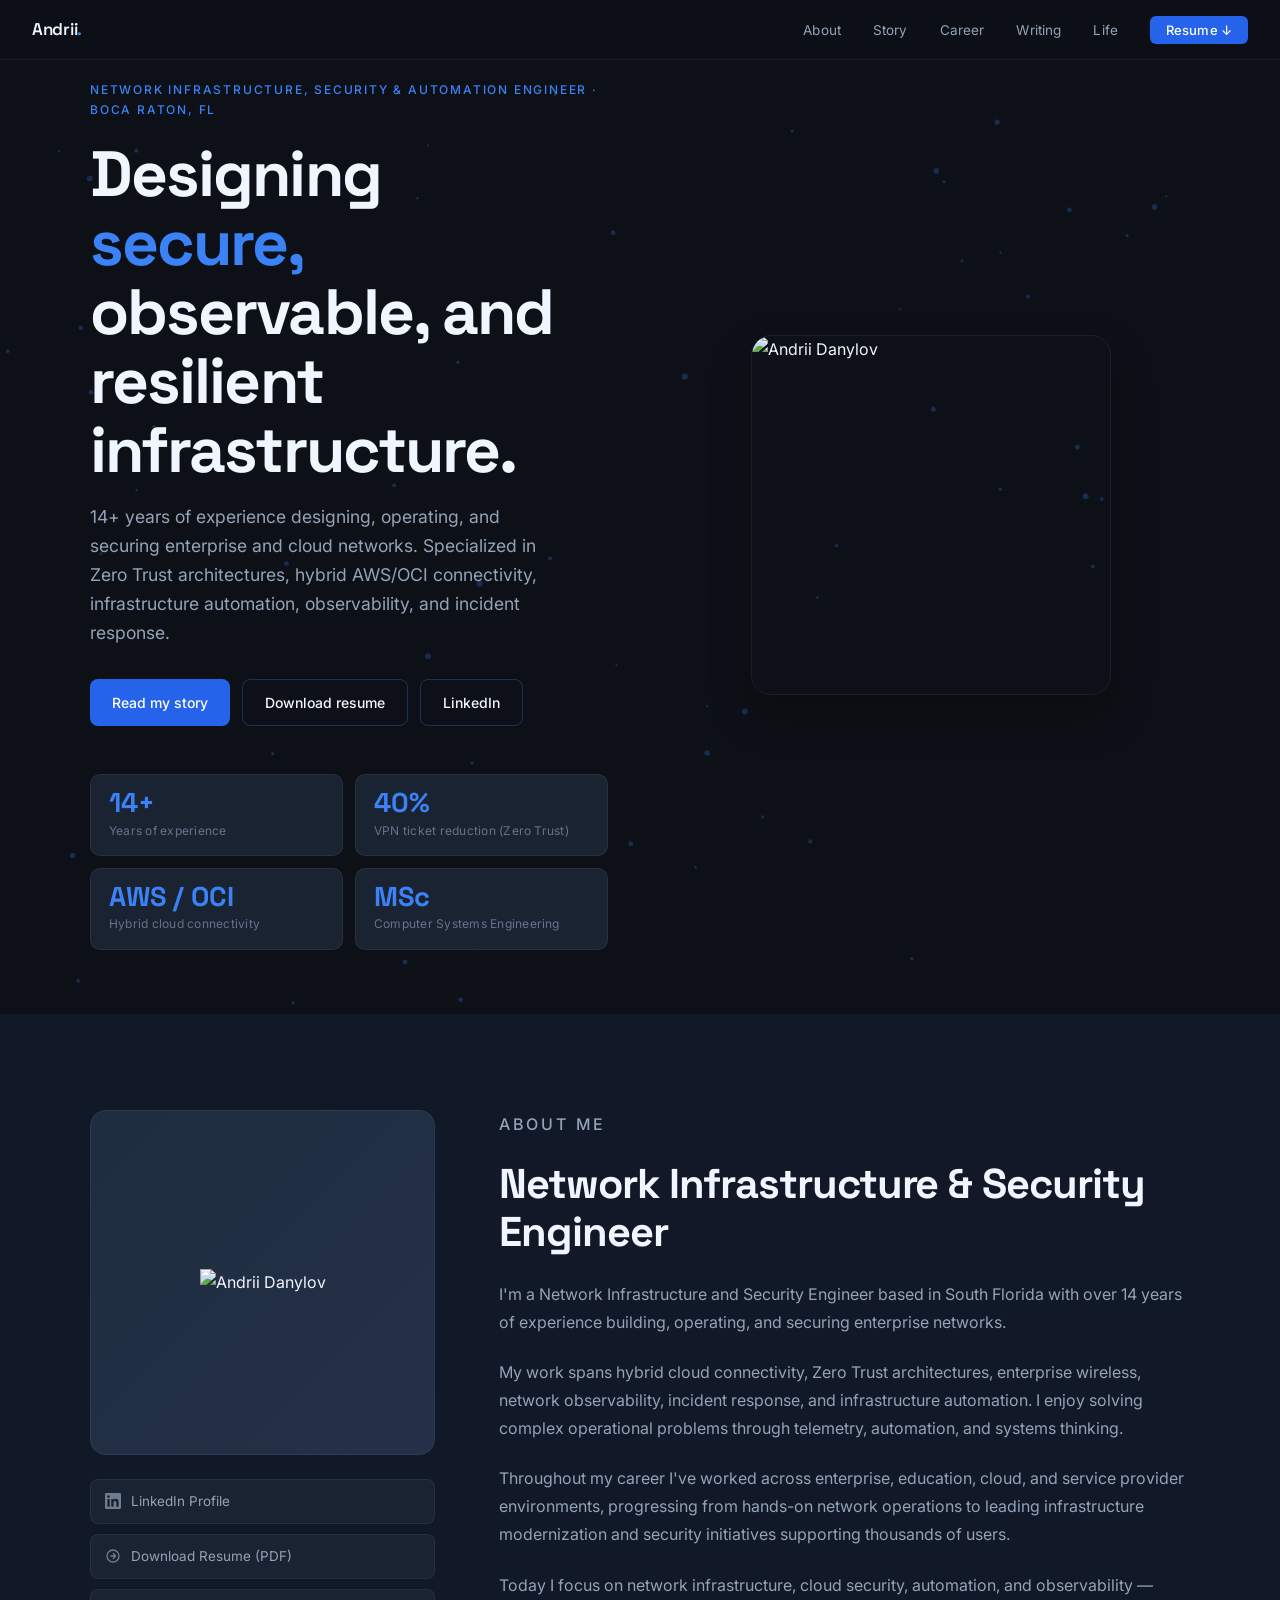
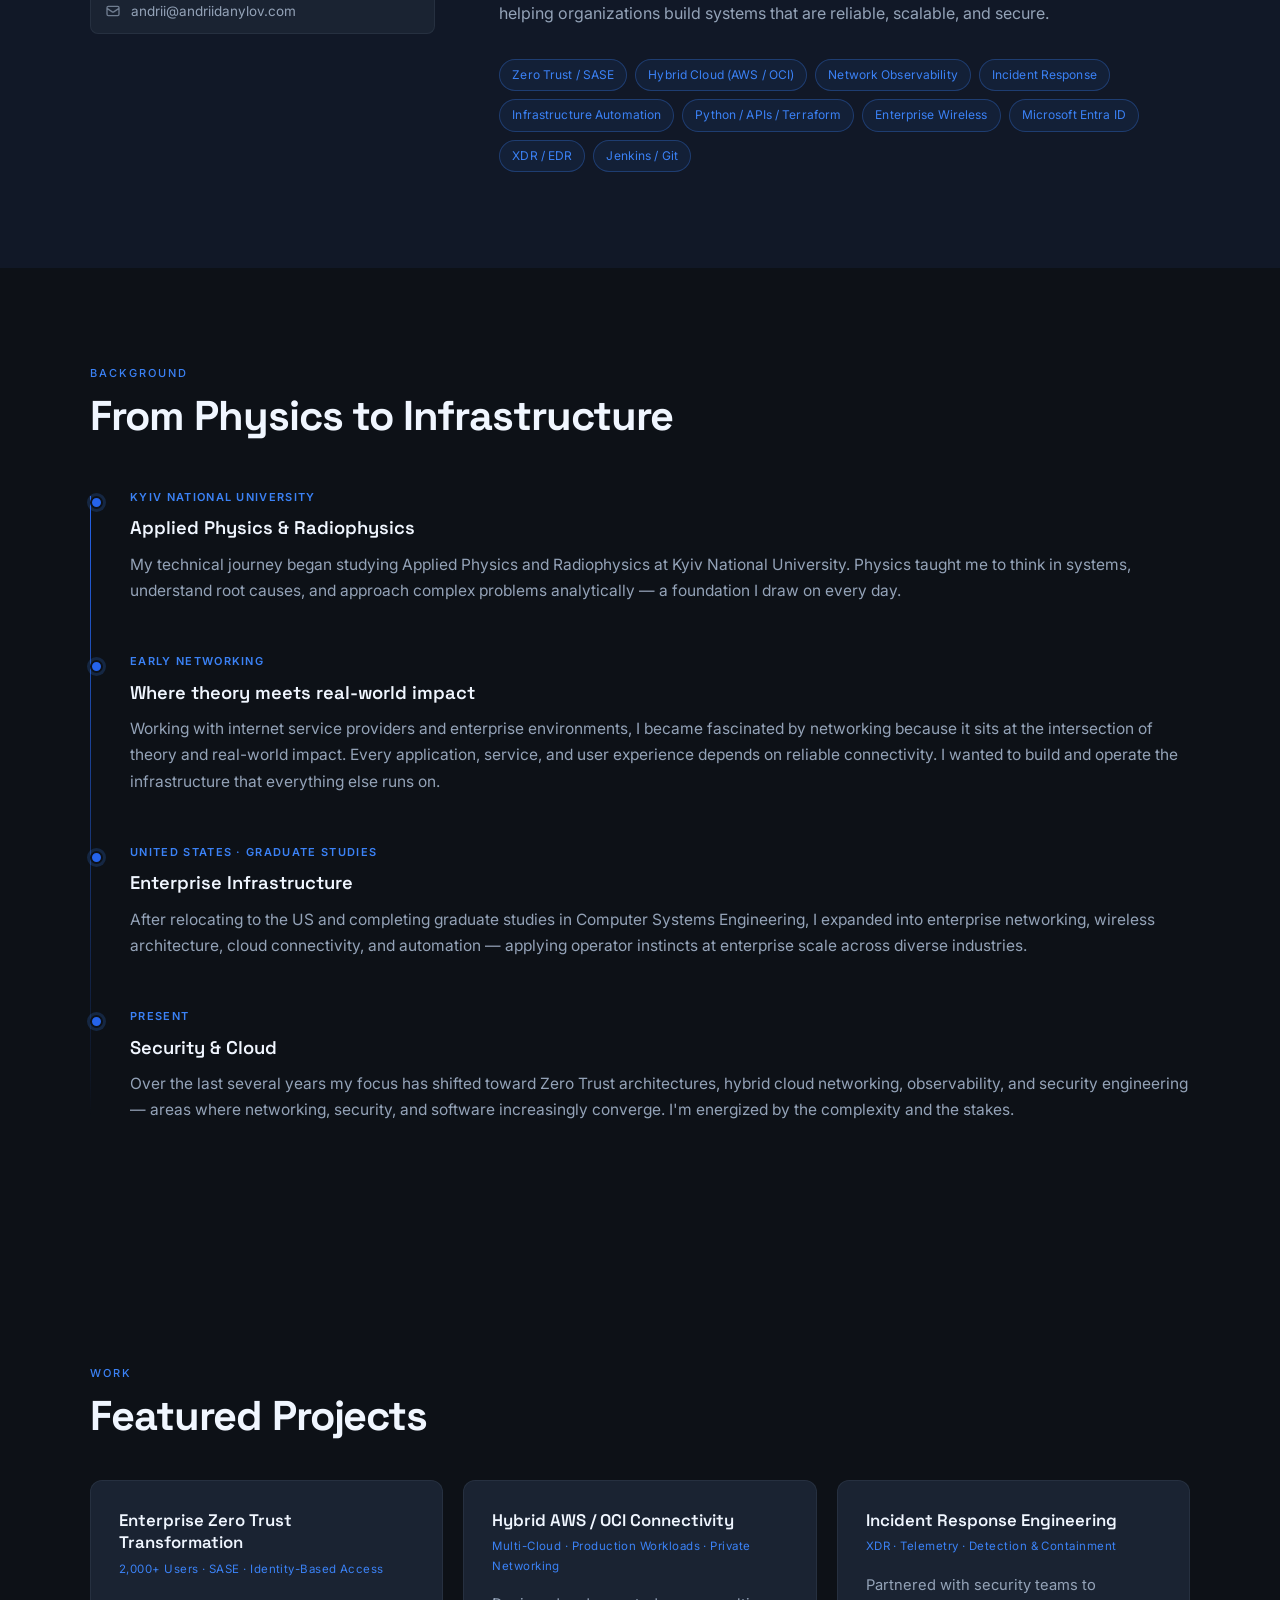
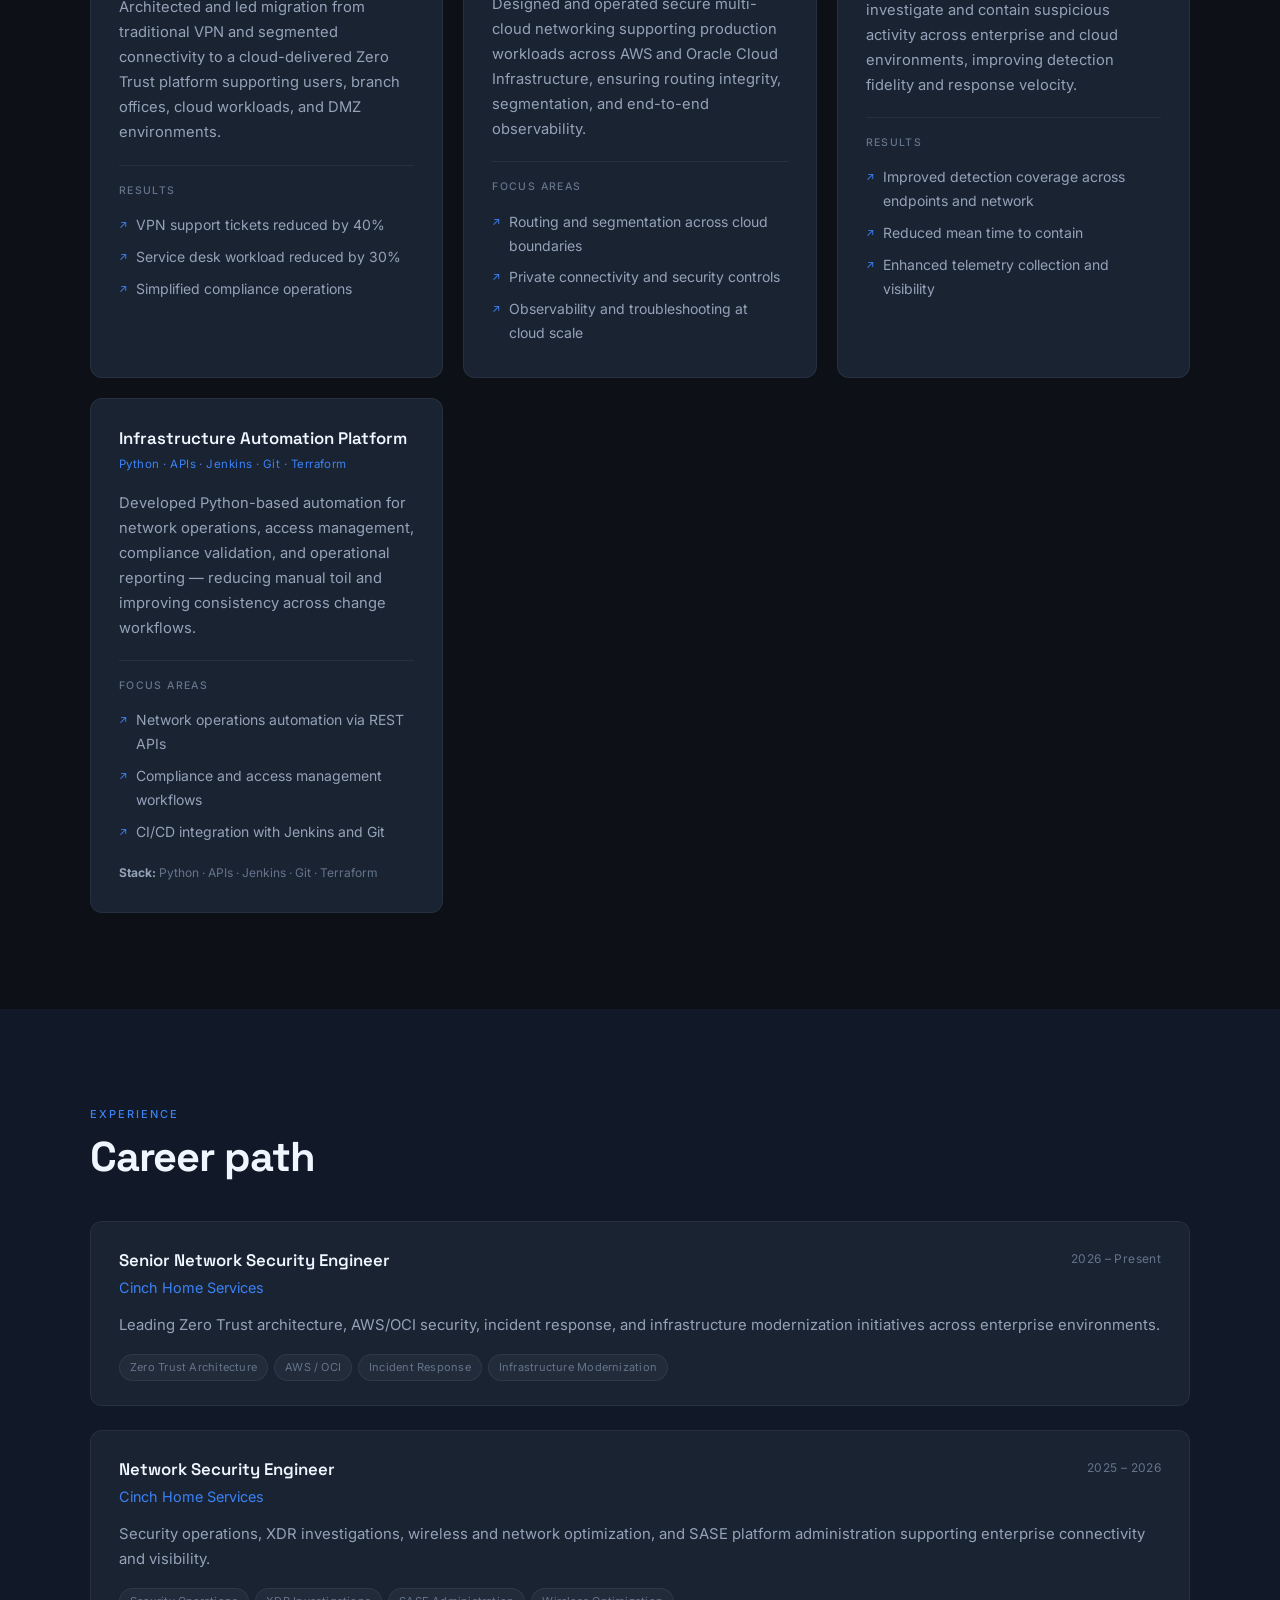
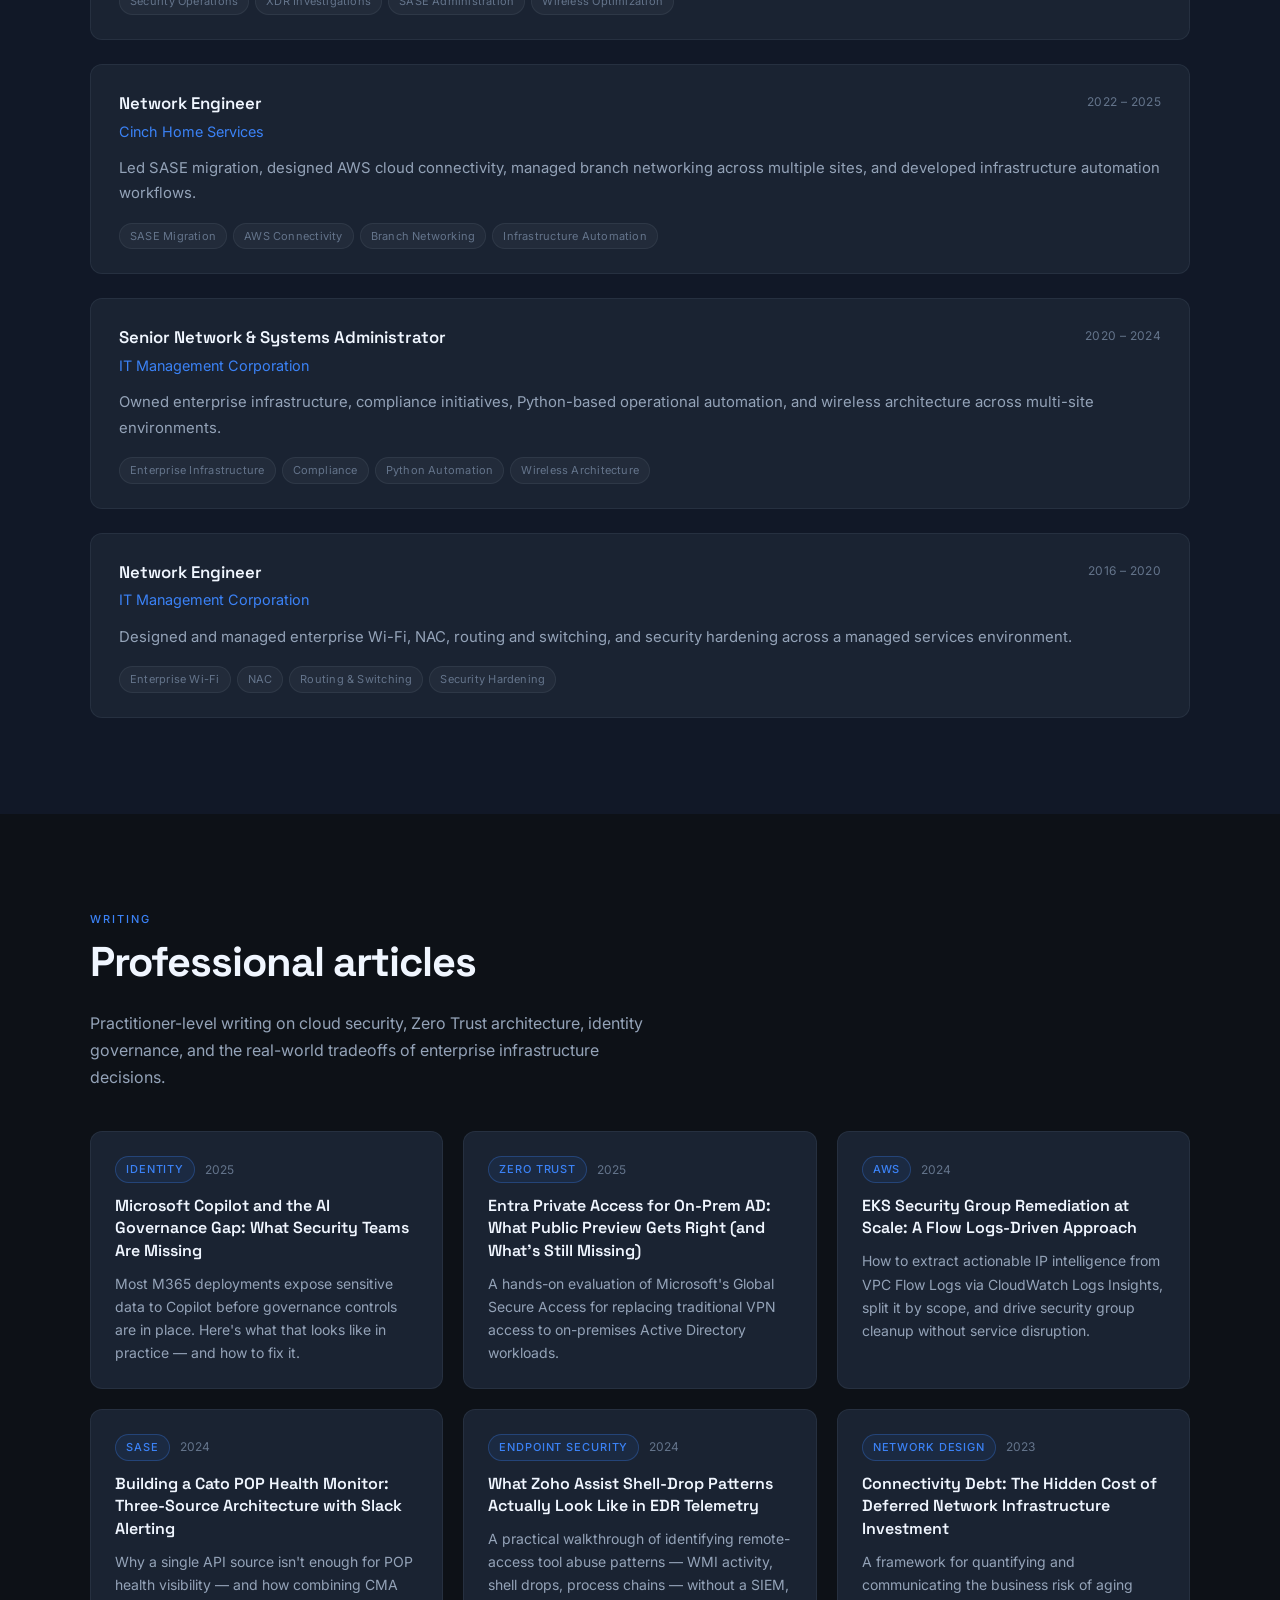
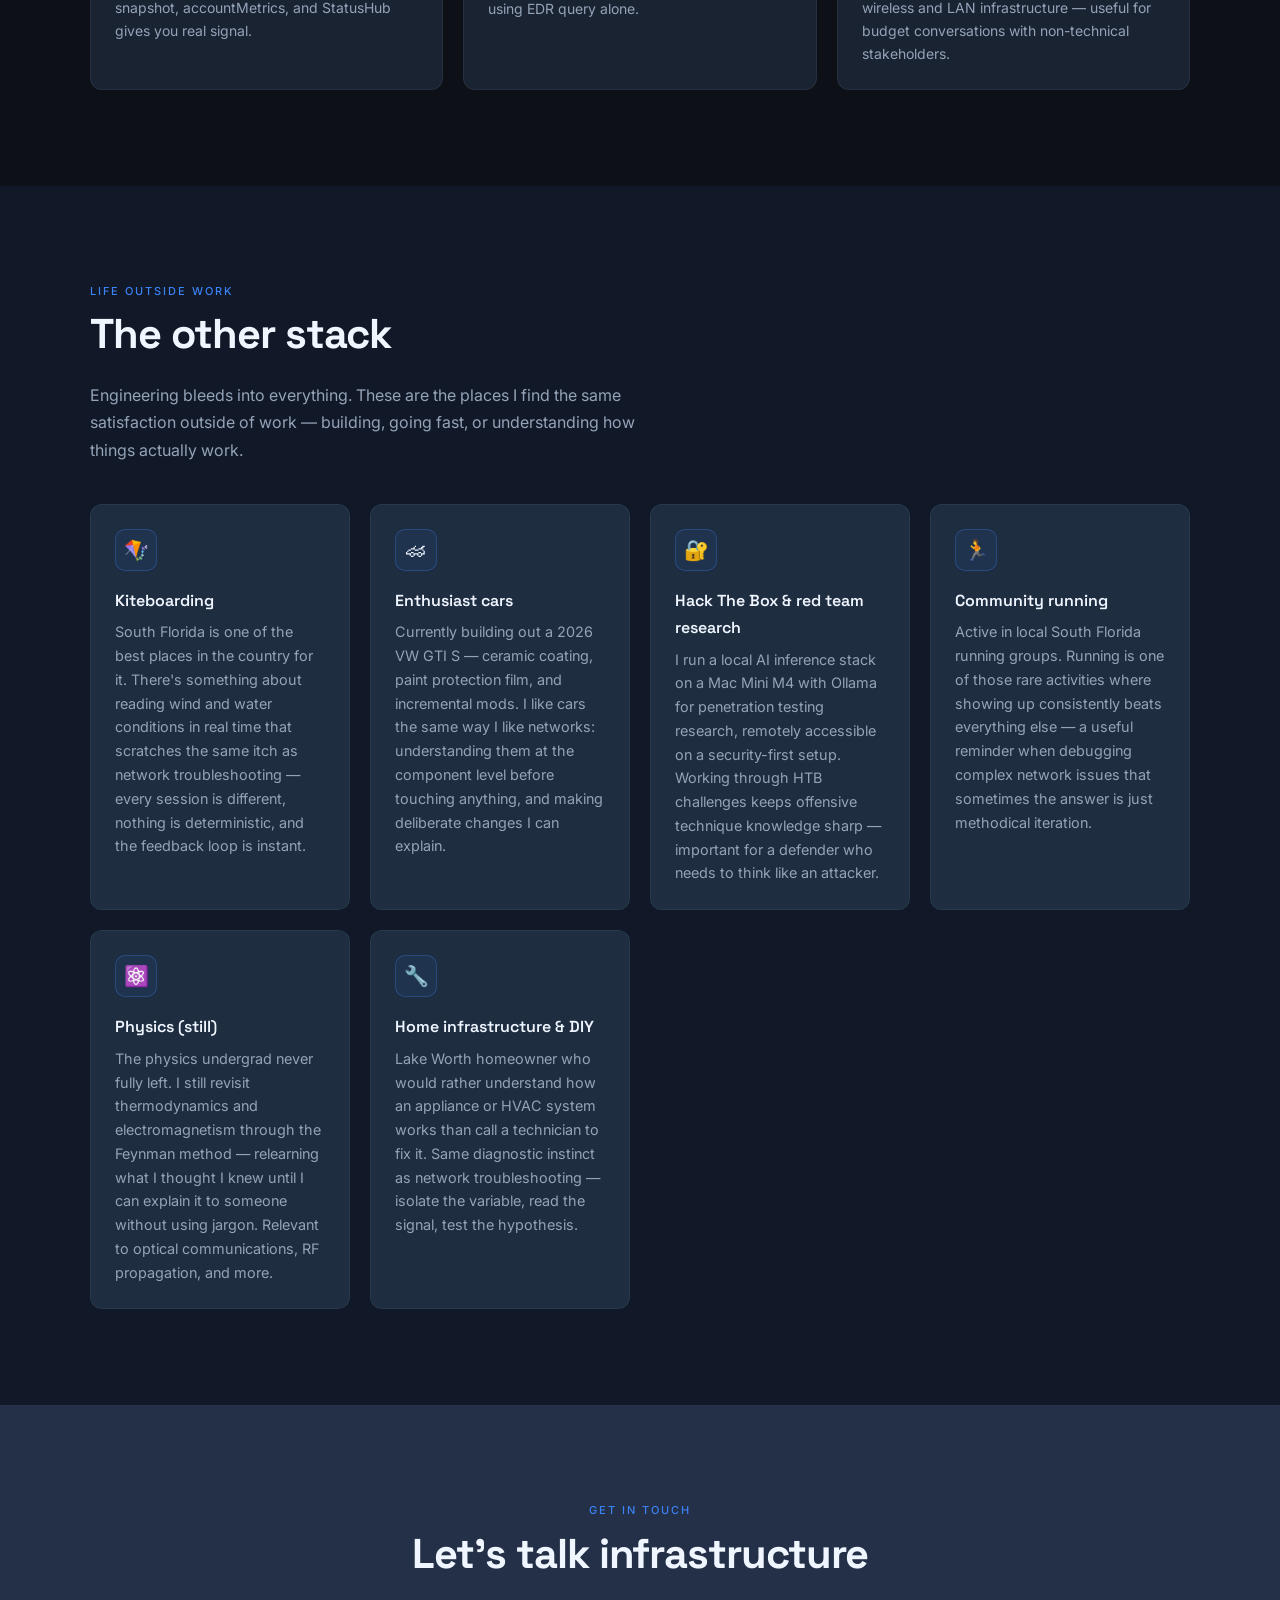
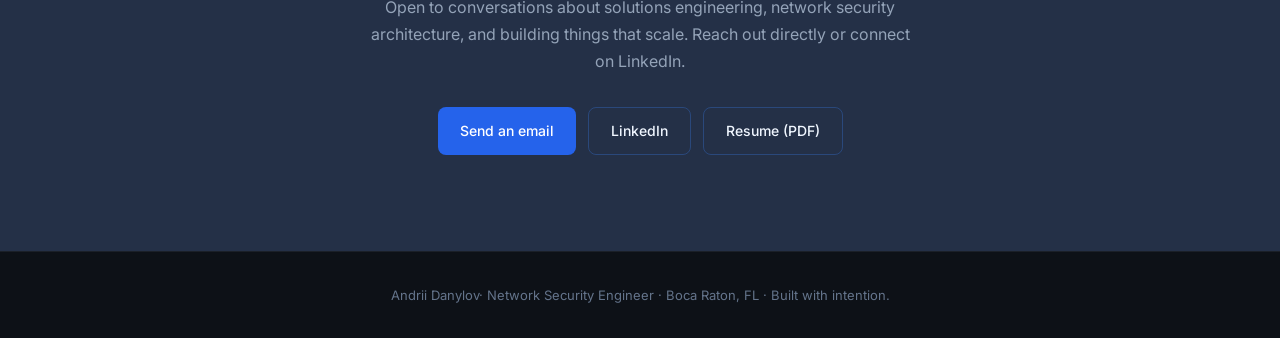
==== commit eb74acd5: "Update image source for Andrii Danylov" ====
--- a/index.html
+++ b/index.html
@@ -123,6 +123,22 @@
     align-items: center;
   }
 
+  .hero-photo {
+    display: flex;
+    justify-content: center;
+    align-items: center;
+}
+
+.hero-photo img {
+    width: 360px;
+    height: 360px;
+    object-fit: cover;
+    object-position: center top;
+    border-radius: 20px;
+    border: 1px solid var(--border);
+    box-shadow: 0 20px 40px rgba(0,0,0,0.25);
+}
+  
   .hero-eyebrow {
     font-size: 12px;
     letter-spacing: 0.15em;
@@ -768,14 +784,41 @@
   }
 
   /* MOBILE */
-  @media (max-width: 768px) {
-    .hero-inner { grid-template-columns: 1fr; gap: 2rem; }
-    .bio-grid { grid-template-columns: 1fr; }
-    .bio-avatar-wrap { position: static; }
-    .bio-avatar { max-width: 200px; }
-    .nav-links { display: none; }
-    .hero-stats { grid-template-columns: 1fr 1fr; }
-  }
+@media (max-width: 768px) {
+    .hero-inner {
+        grid-template-columns: 1fr;
+        gap: 2rem;
+    }
+
+    .hero-photo {
+        order: -1;
+    }
+
+    .hero-photo img {
+        width: 240px;
+        height: 240px;
+    }
+
+    .bio-grid {
+        grid-template-columns: 1fr;
+    }
+
+    .bio-avatar-wrap {
+        position: static;
+    }
+
+    .bio-avatar {
+        max-width: 200px;
+    }
+
+    .nav-links {
+        display: none;
+    }
+
+    .hero-stats {
+        grid-template-columns: 1fr 1fr;
+    }
+}
 
   /* SUBTLE SCROLL FADE */
   .fade-in {
@@ -837,7 +880,9 @@
         </div>
       </div>
     </div>
-    <div></div>
+    <div class="hero-photo">
+    <img src="Andrii_headshot.jpg" alt="Andrii Danylov">
+</div>
   </div>
 </section>
 
@@ -847,7 +892,7 @@
     <div class="bio-grid">
       <div class="bio-avatar-wrap fade-in">
         <div class="bio-avatar">
-          <span class="avatar-initials">A</span>
+          <img src="Andrii_headshot.jpg" alt="Andrii Danylov">
         </div>
         <div class="bio-links">
           <a href="https://linkedin.com/in/andriidanylov" target="_blank" class="bio-link">
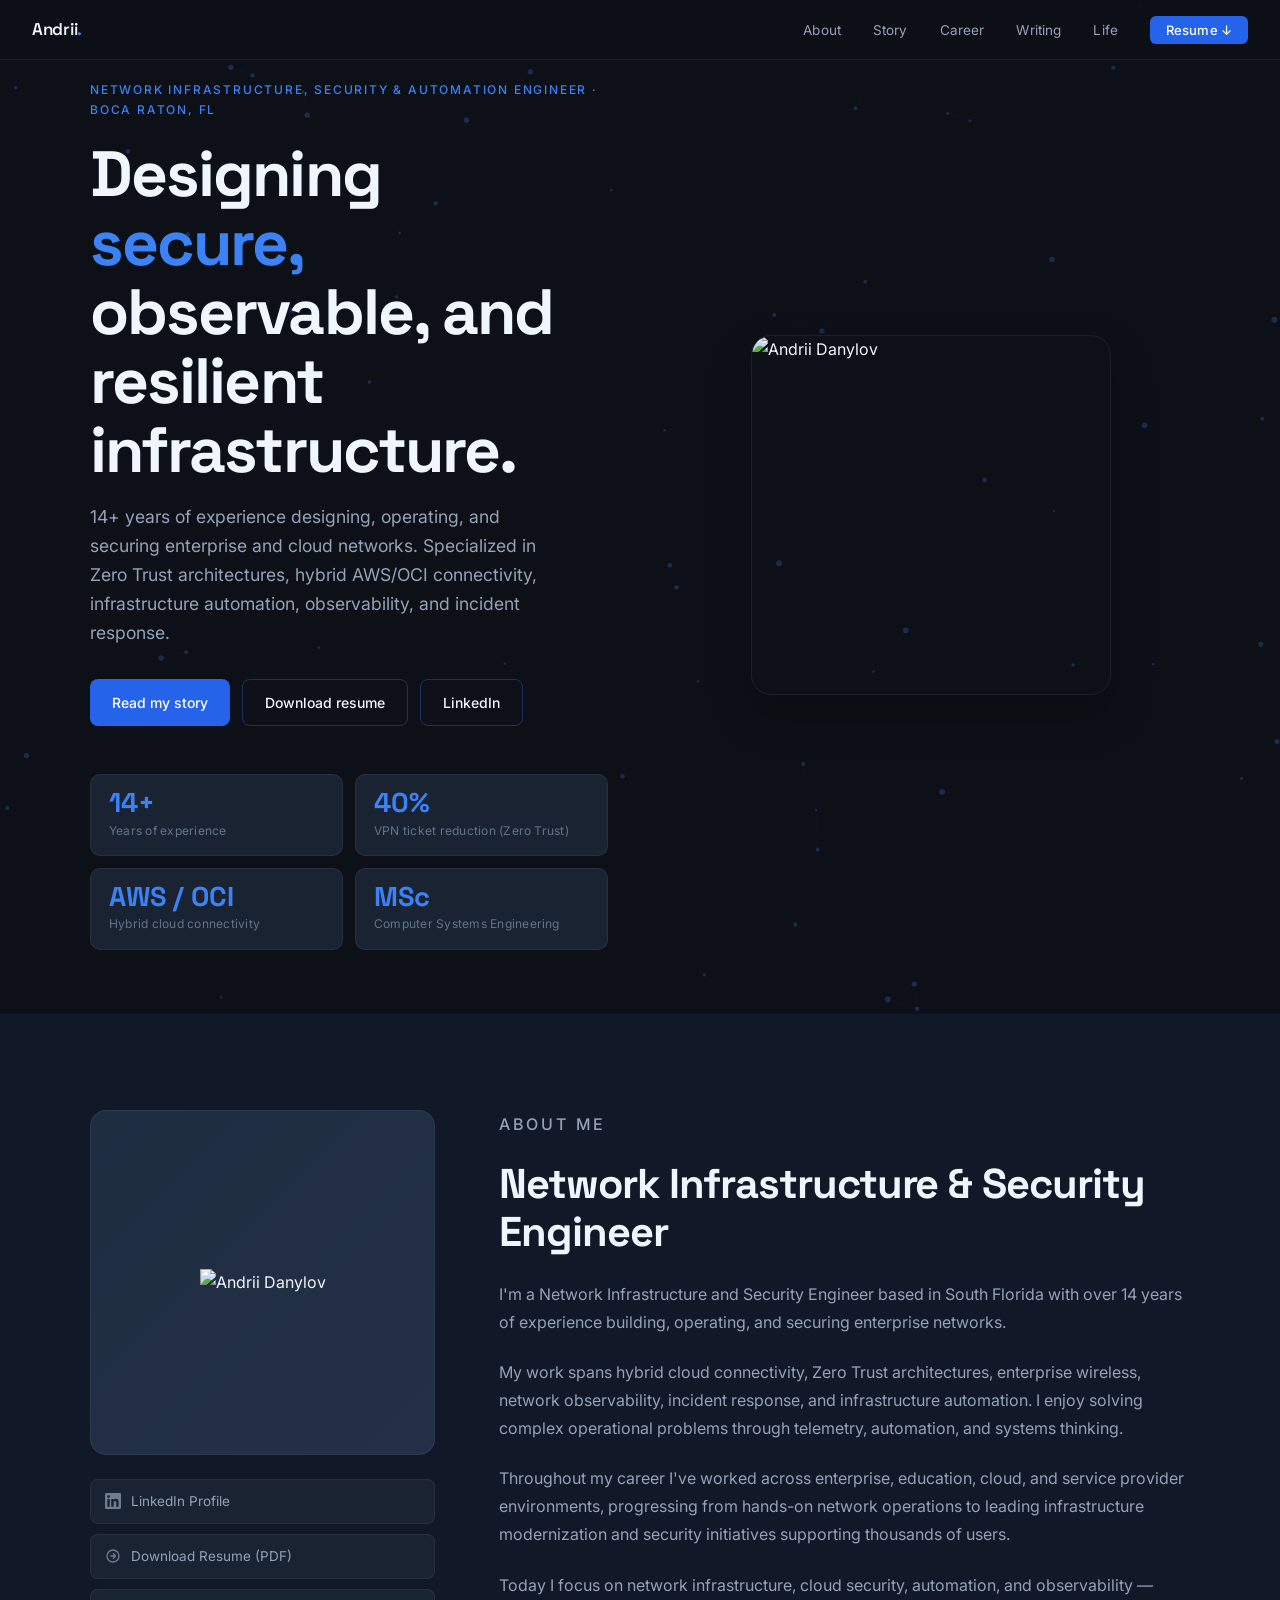
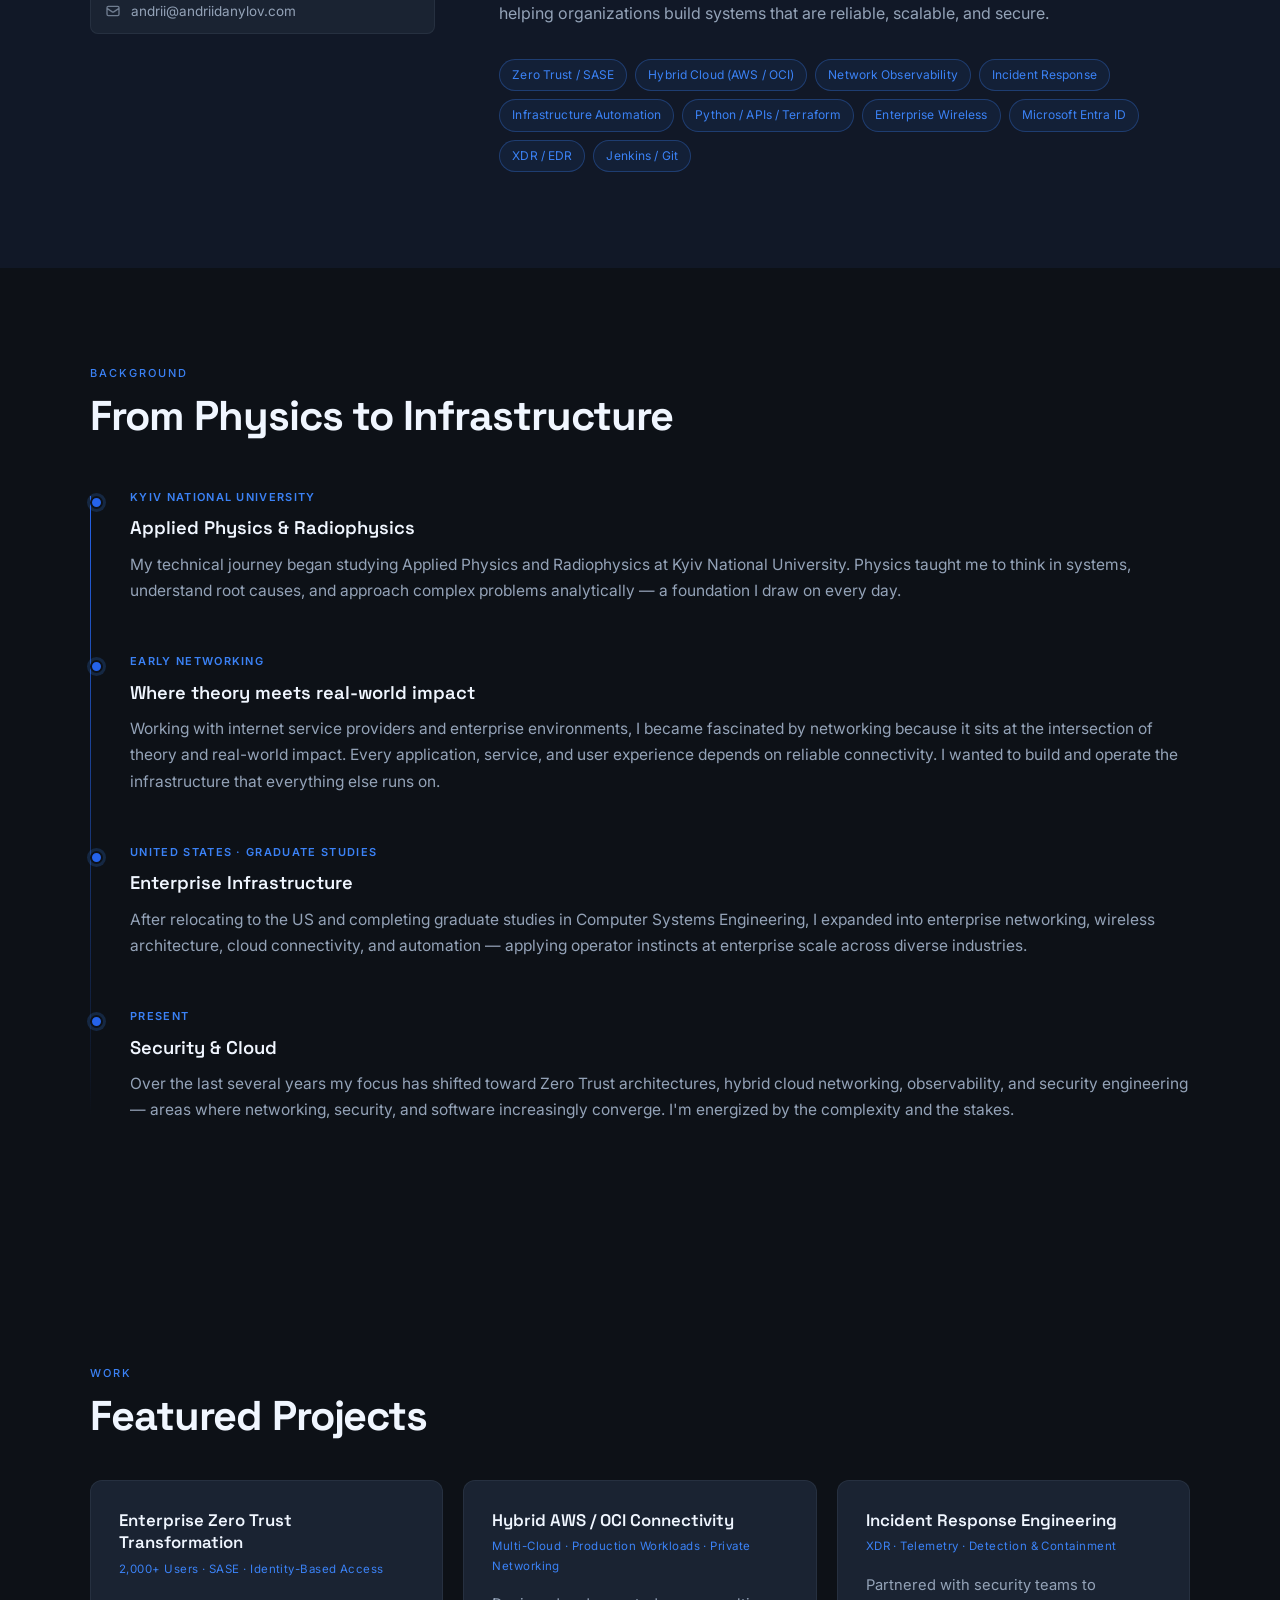
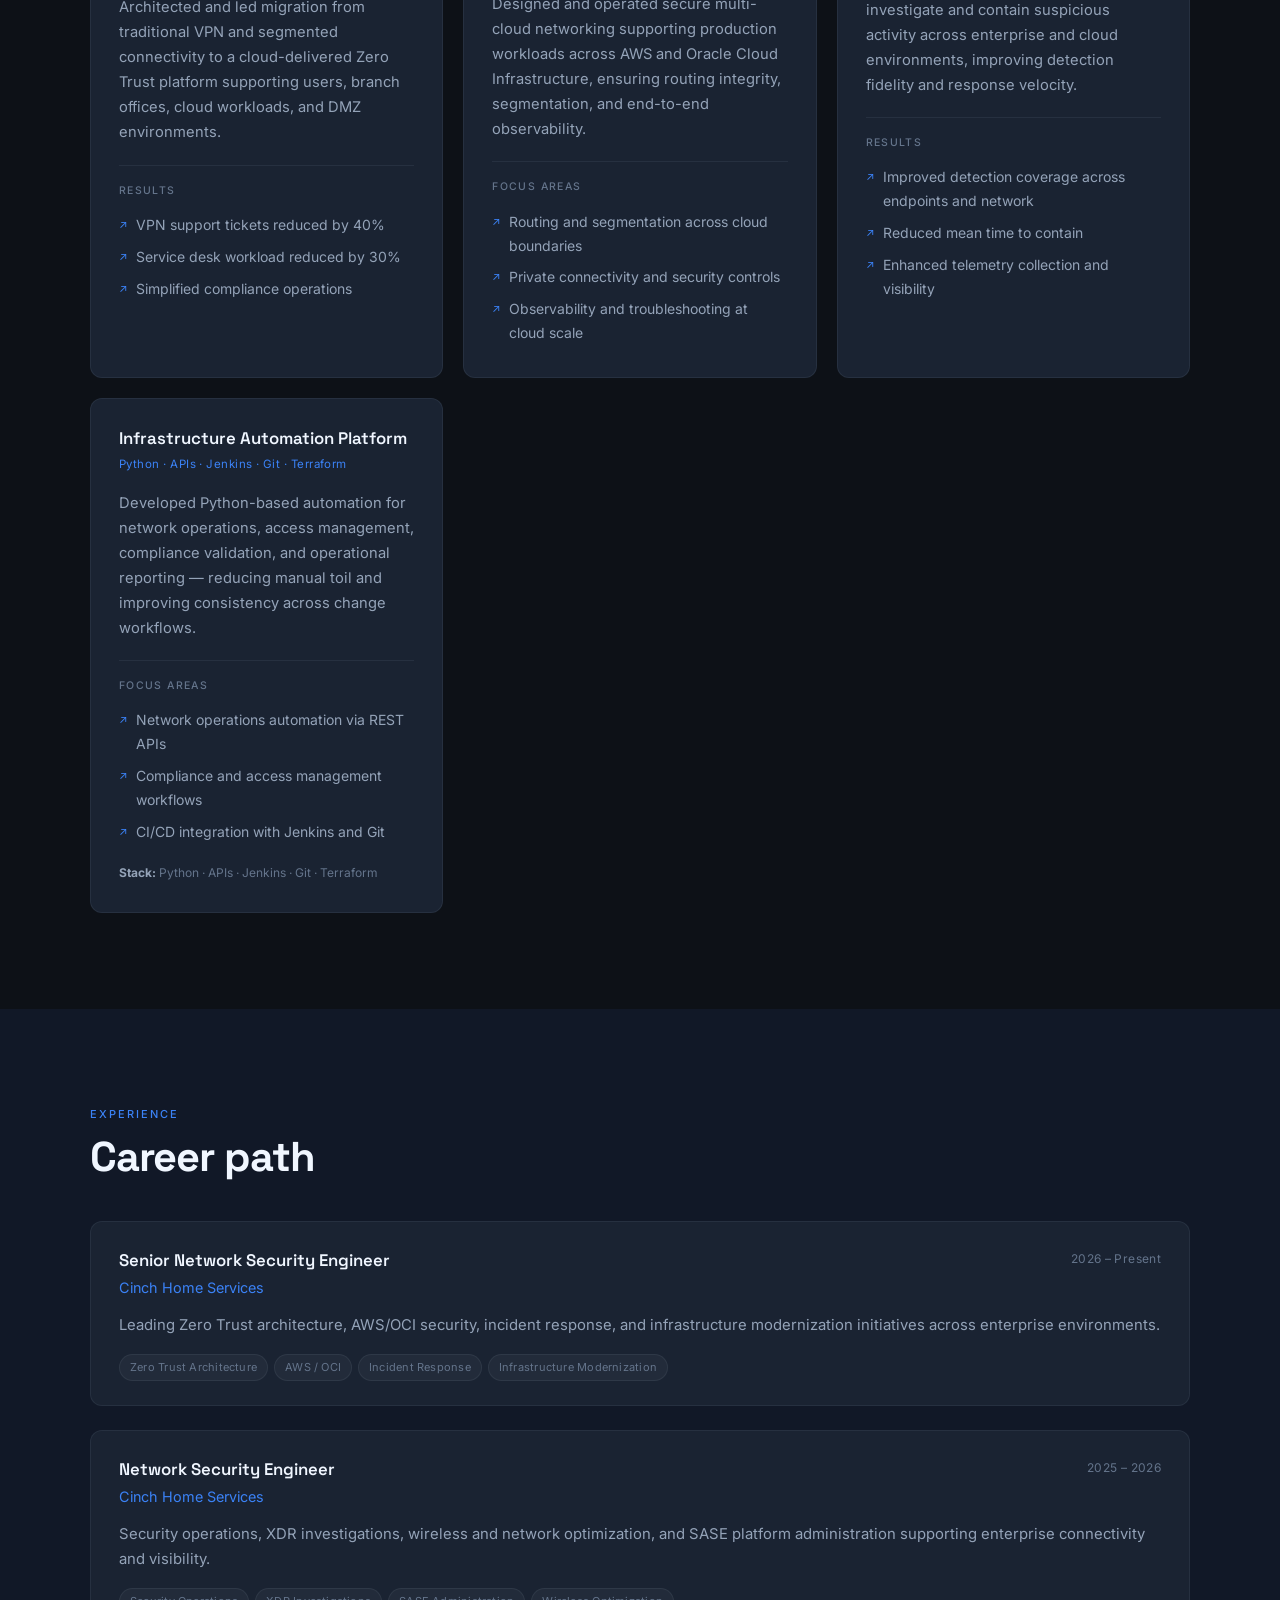
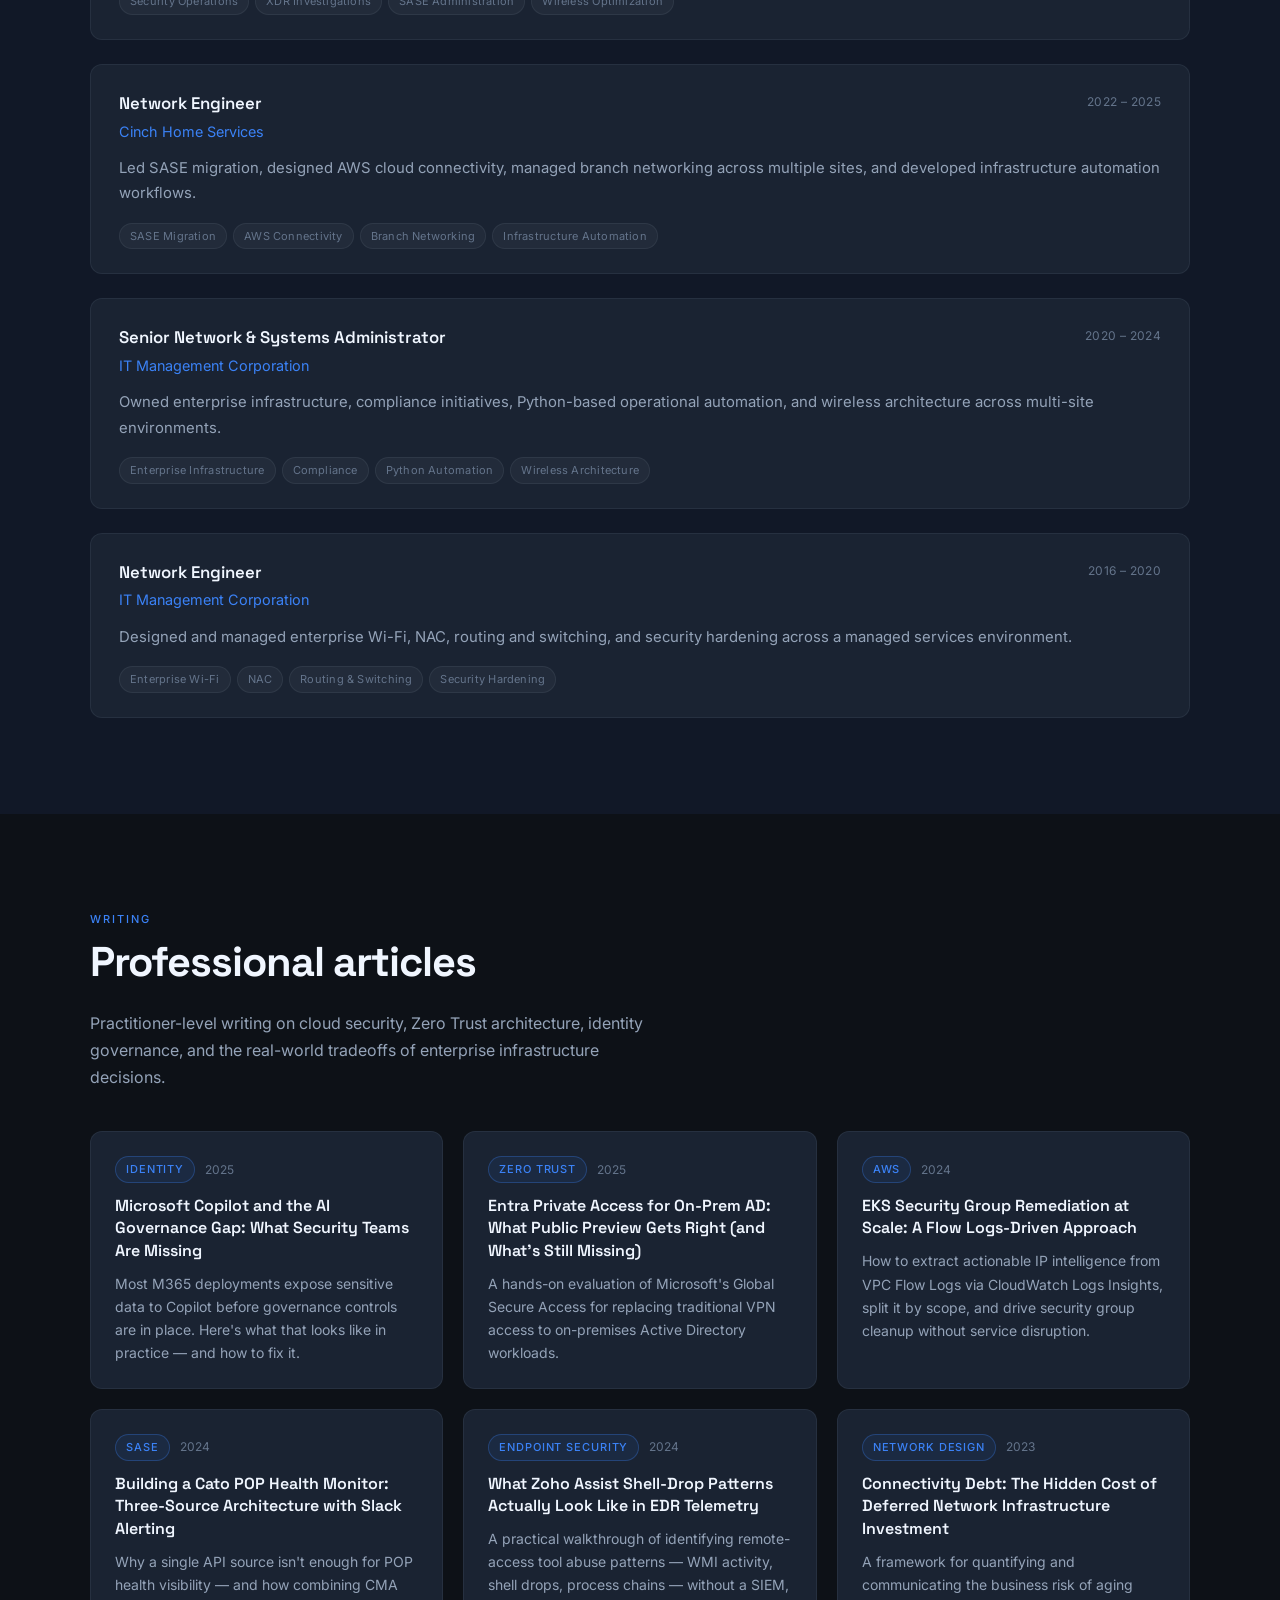
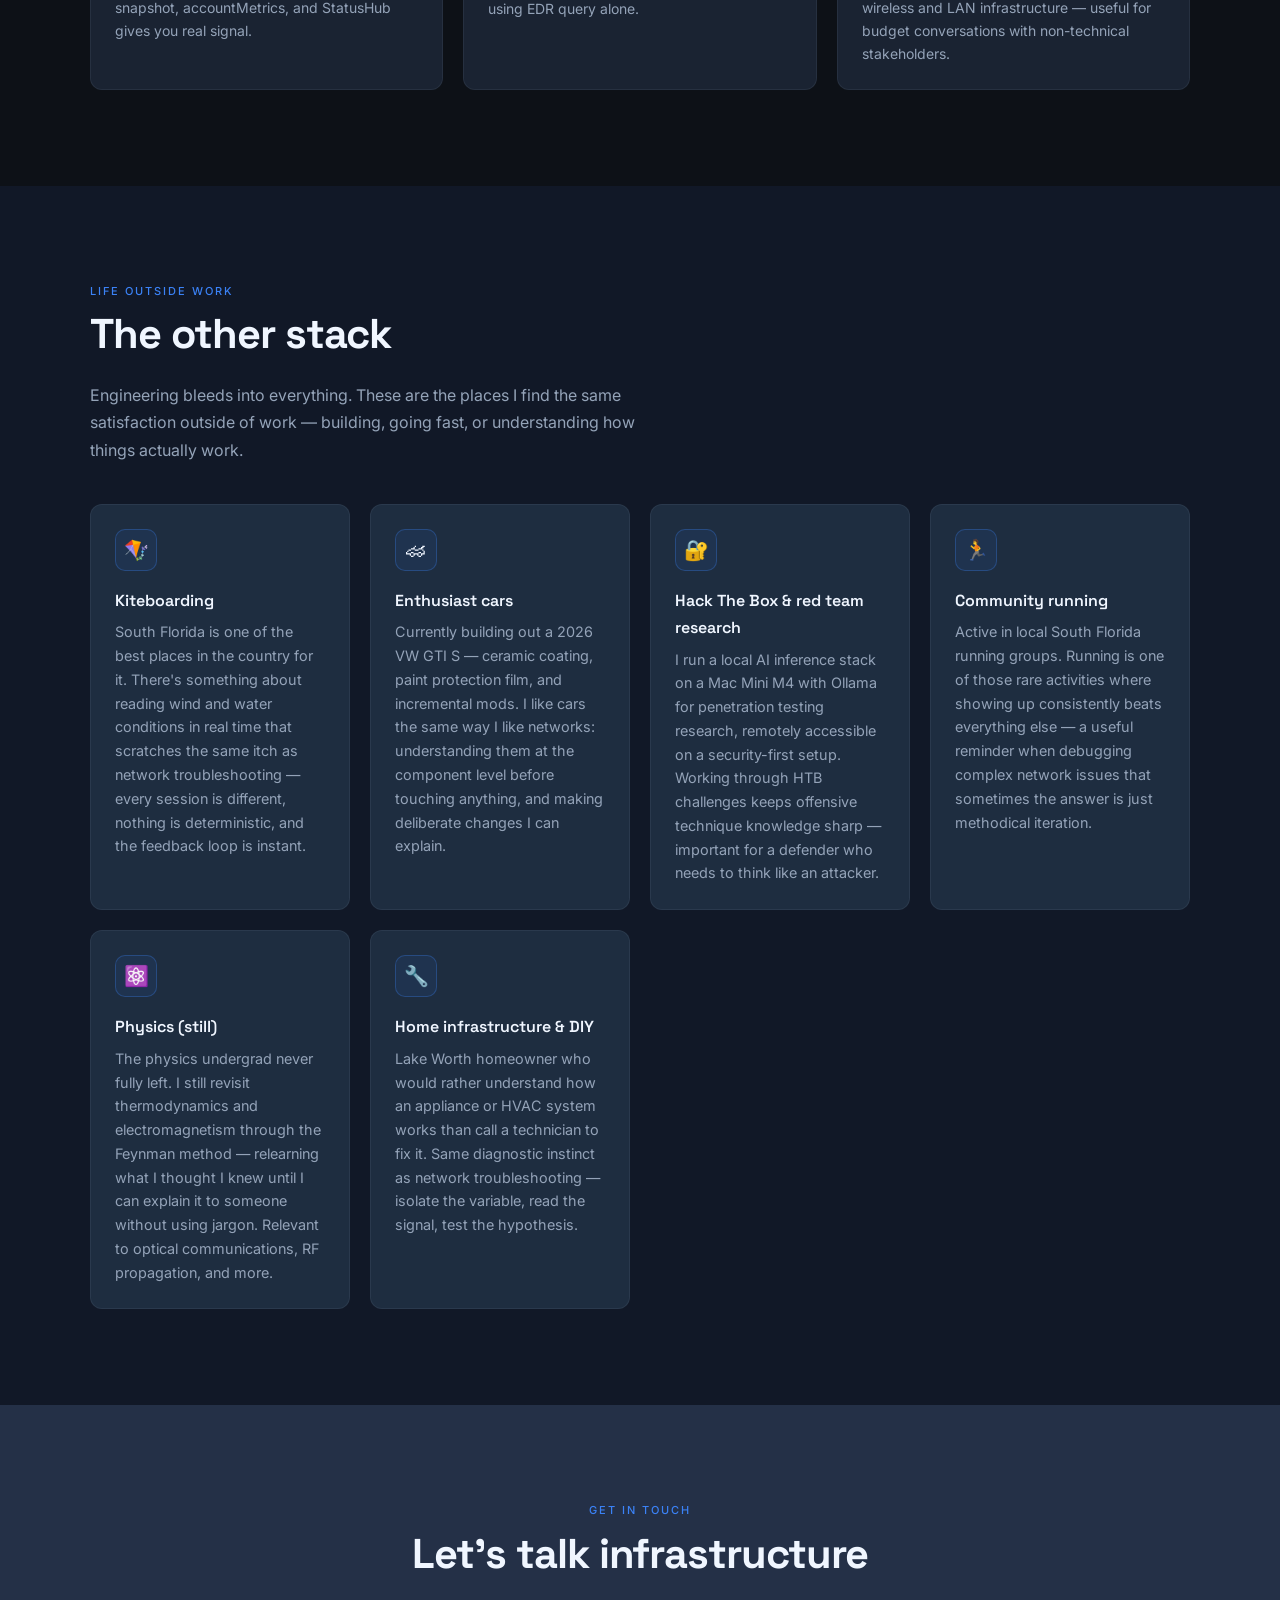
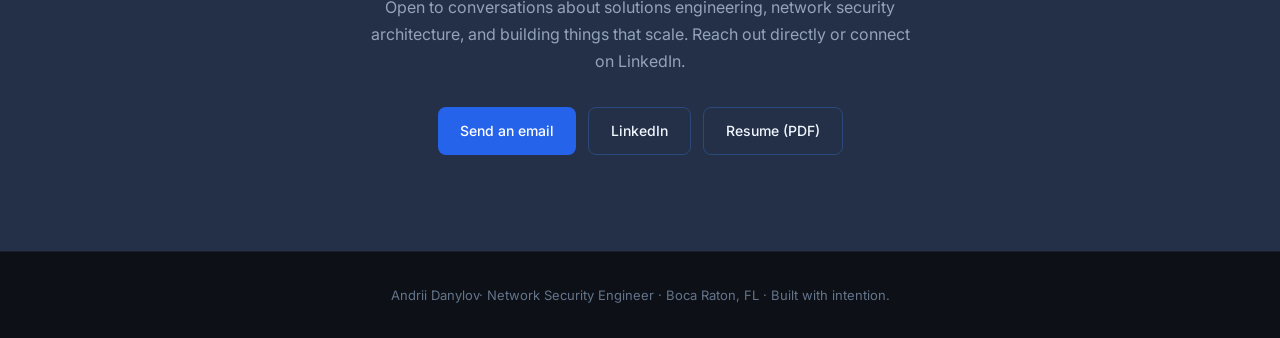
==== commit 9356496d: "Remove sticky positioning from bio-avatar-wrap Removed sticky positioning from bio avatar wrapper." ====
--- a/index.html
+++ b/index.html
@@ -286,11 +286,6 @@
     align-items: start;
   }
 
-  .bio-avatar-wrap {
-    position: sticky;
-    top: 80px;
-  }
-
   .bio-avatar {
     width: 100%;
     aspect-ratio: 1;
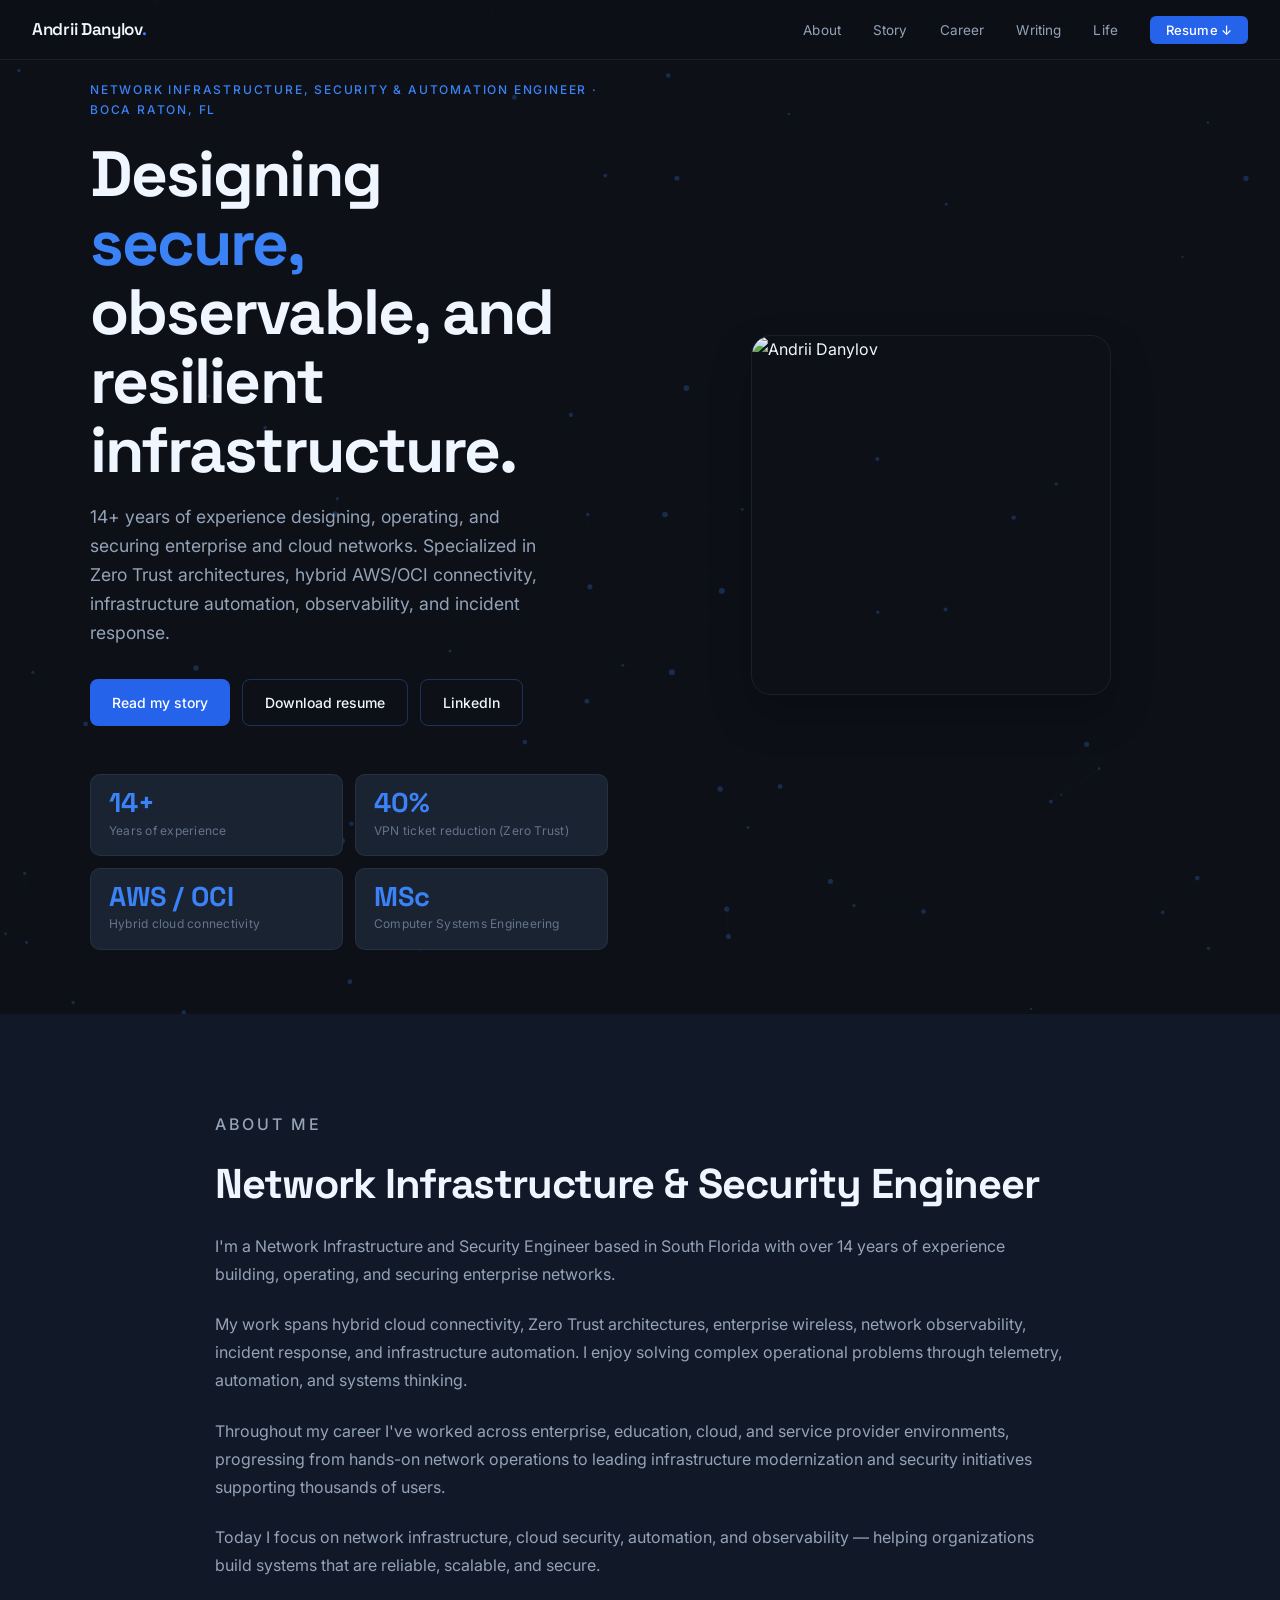
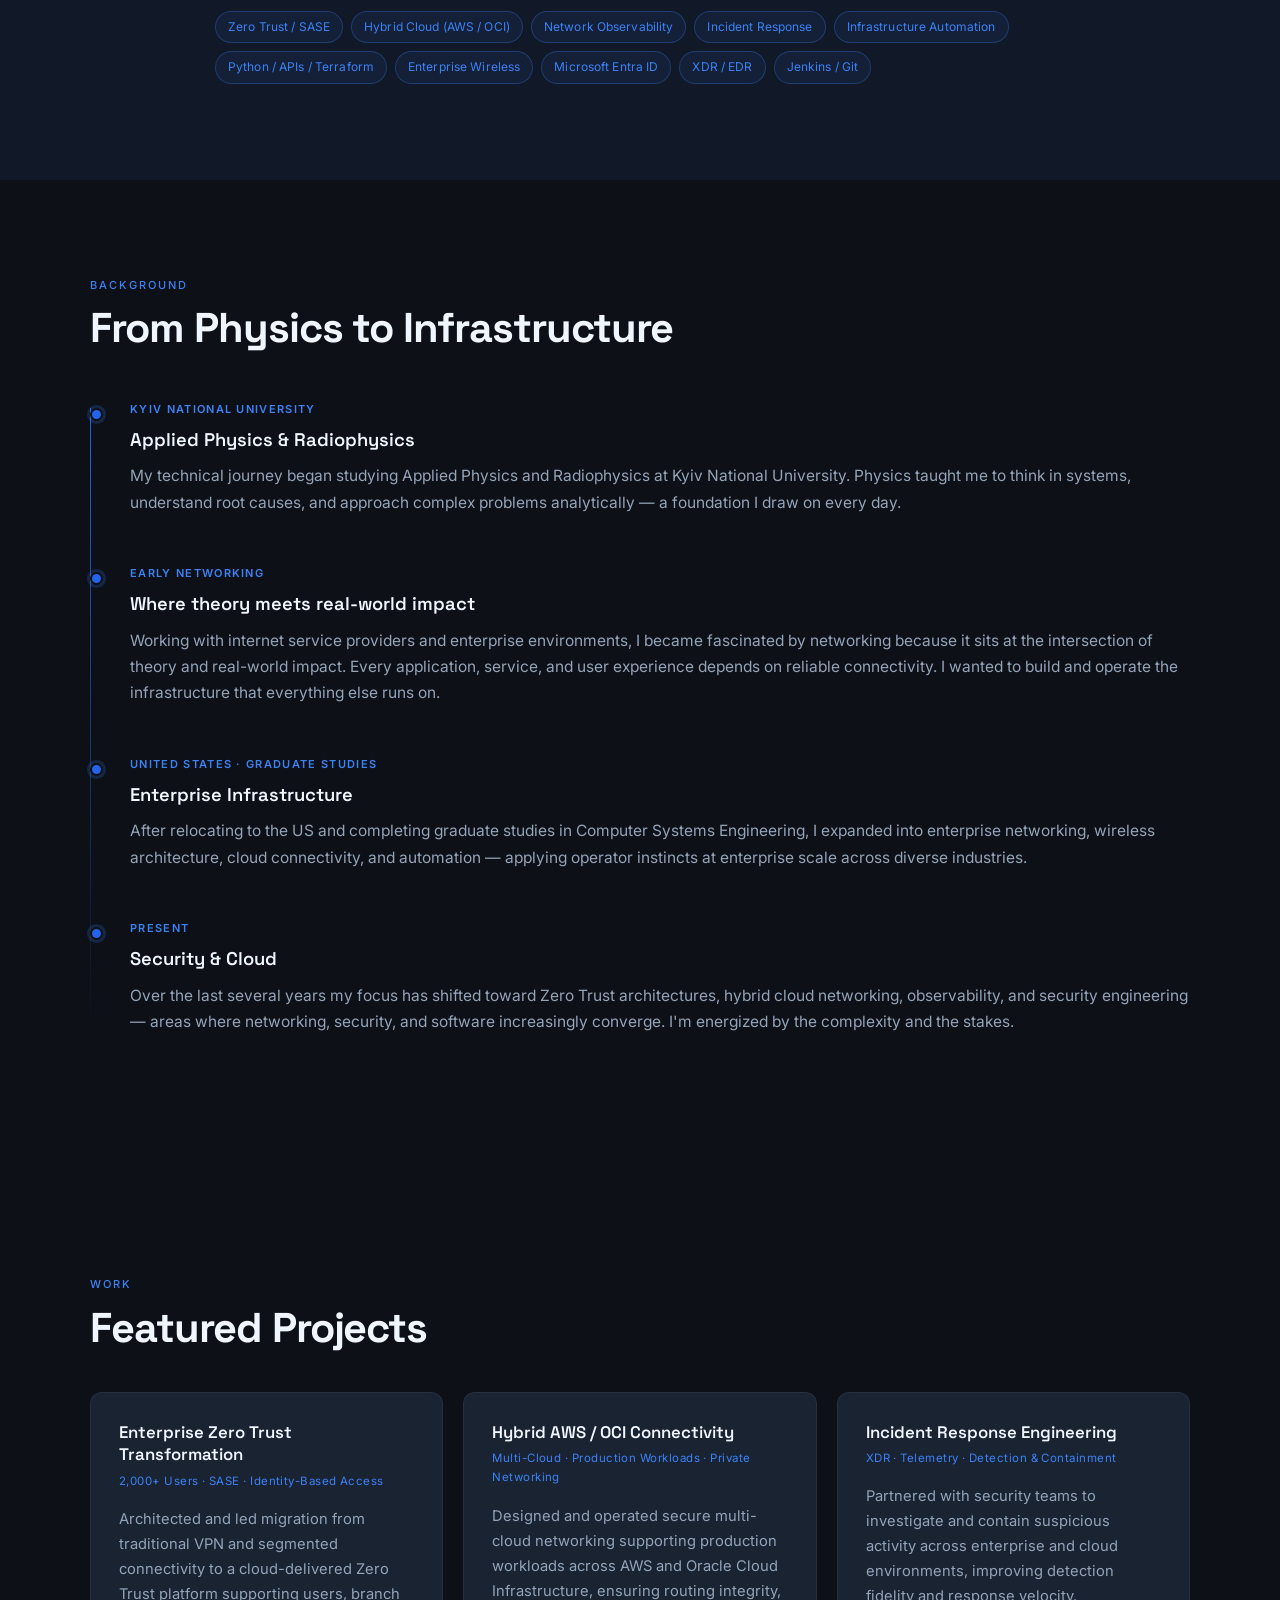
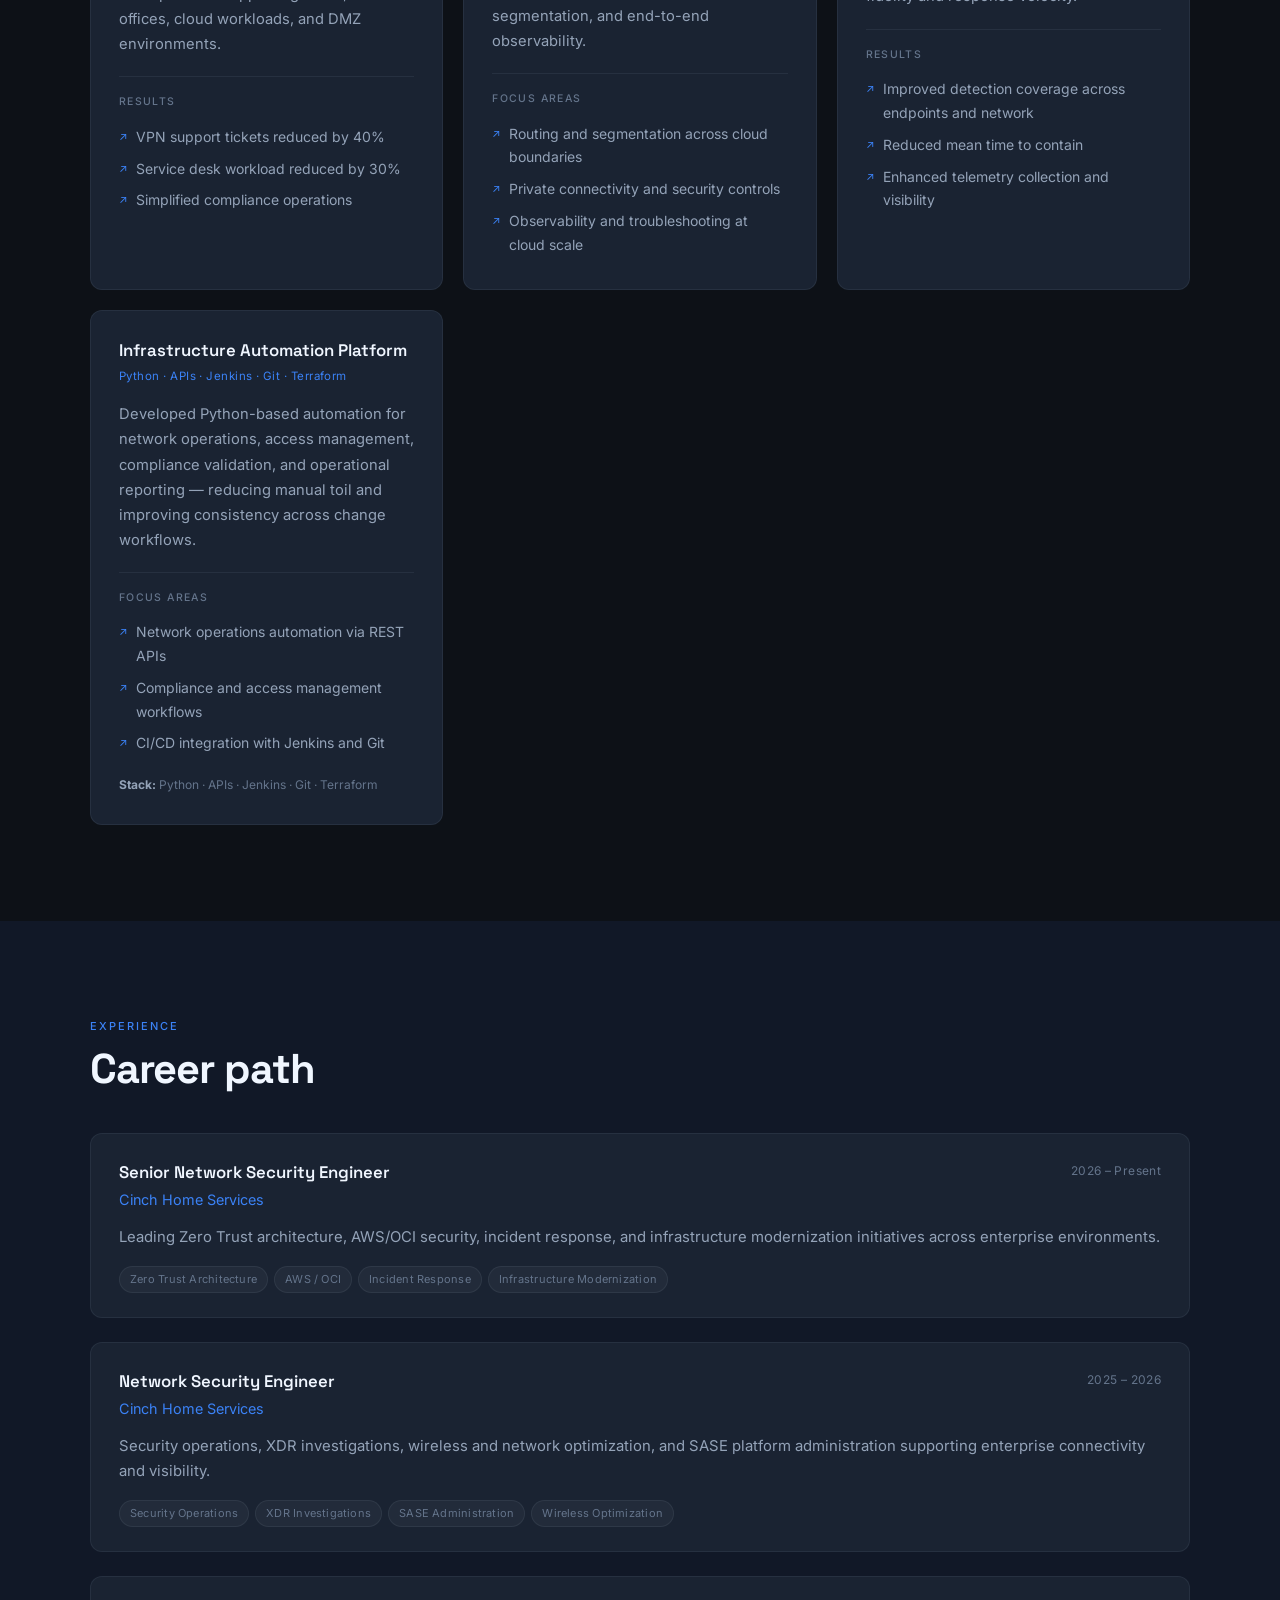
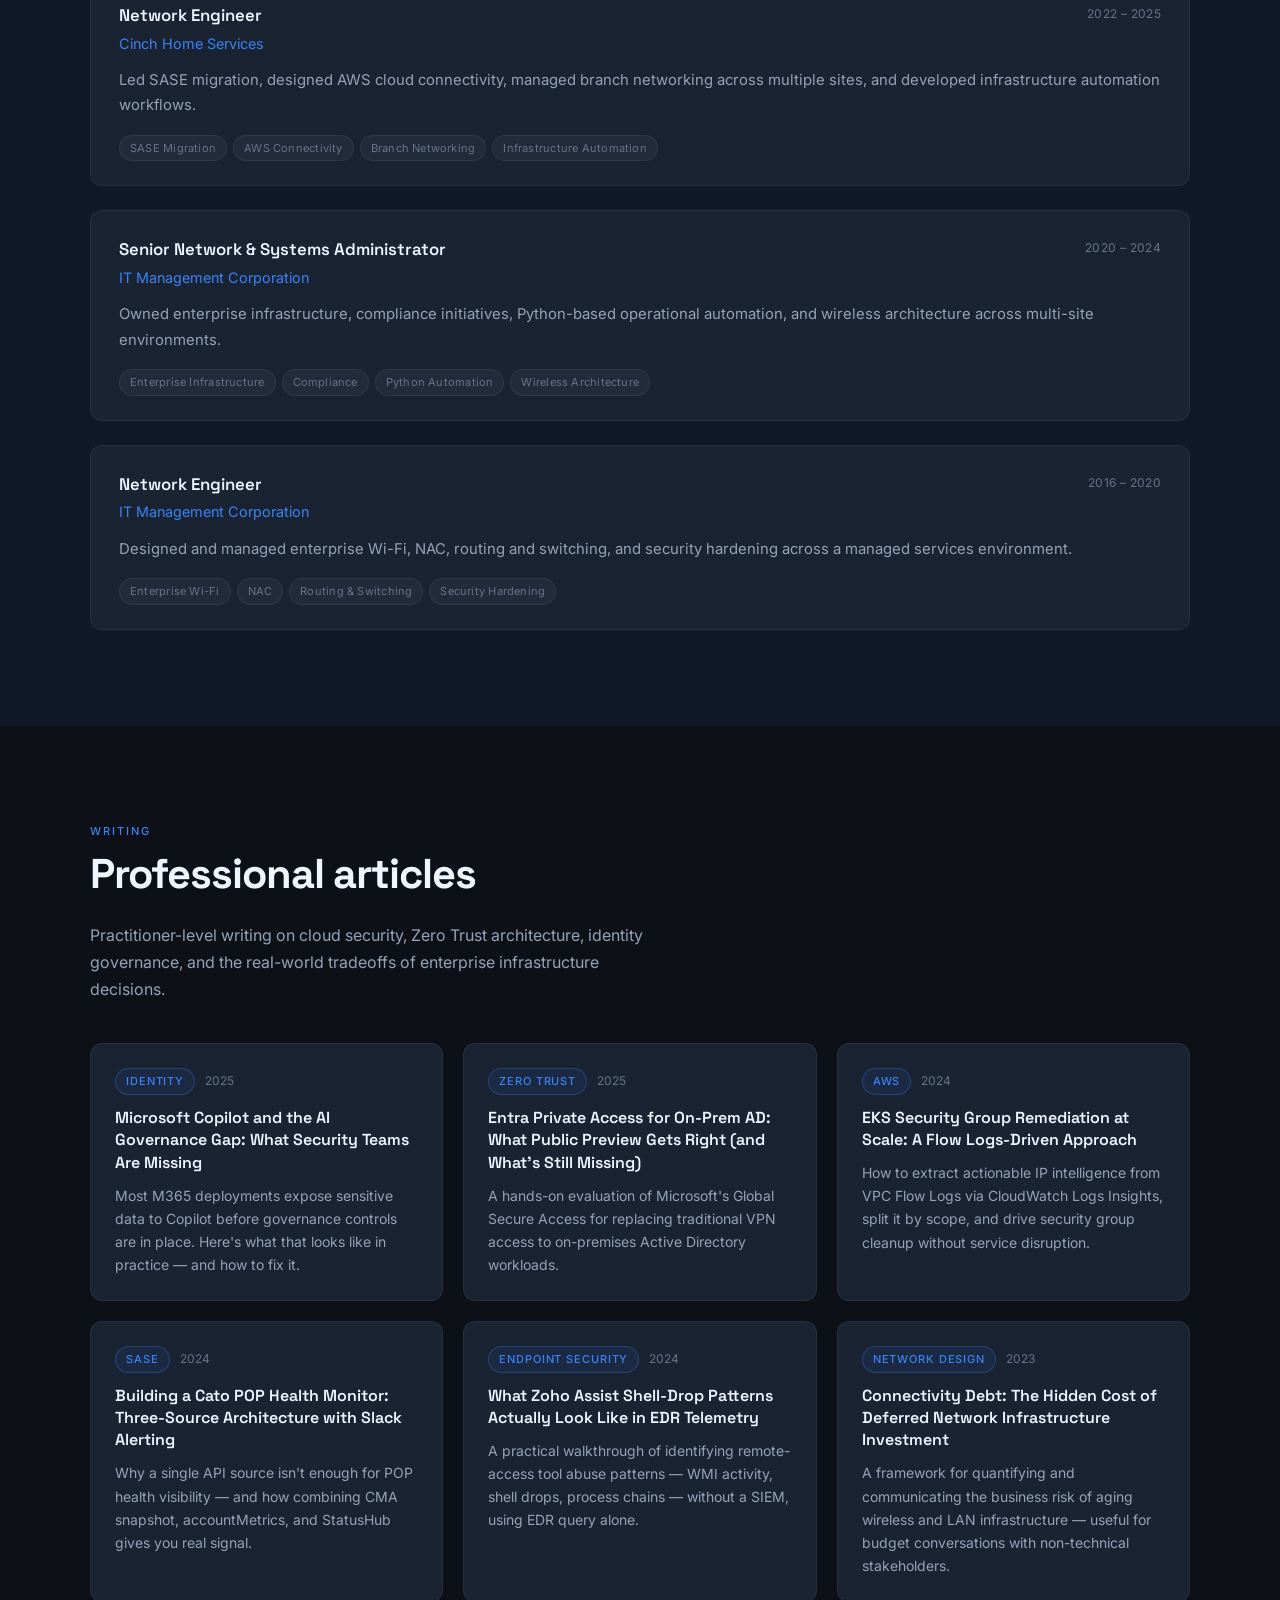
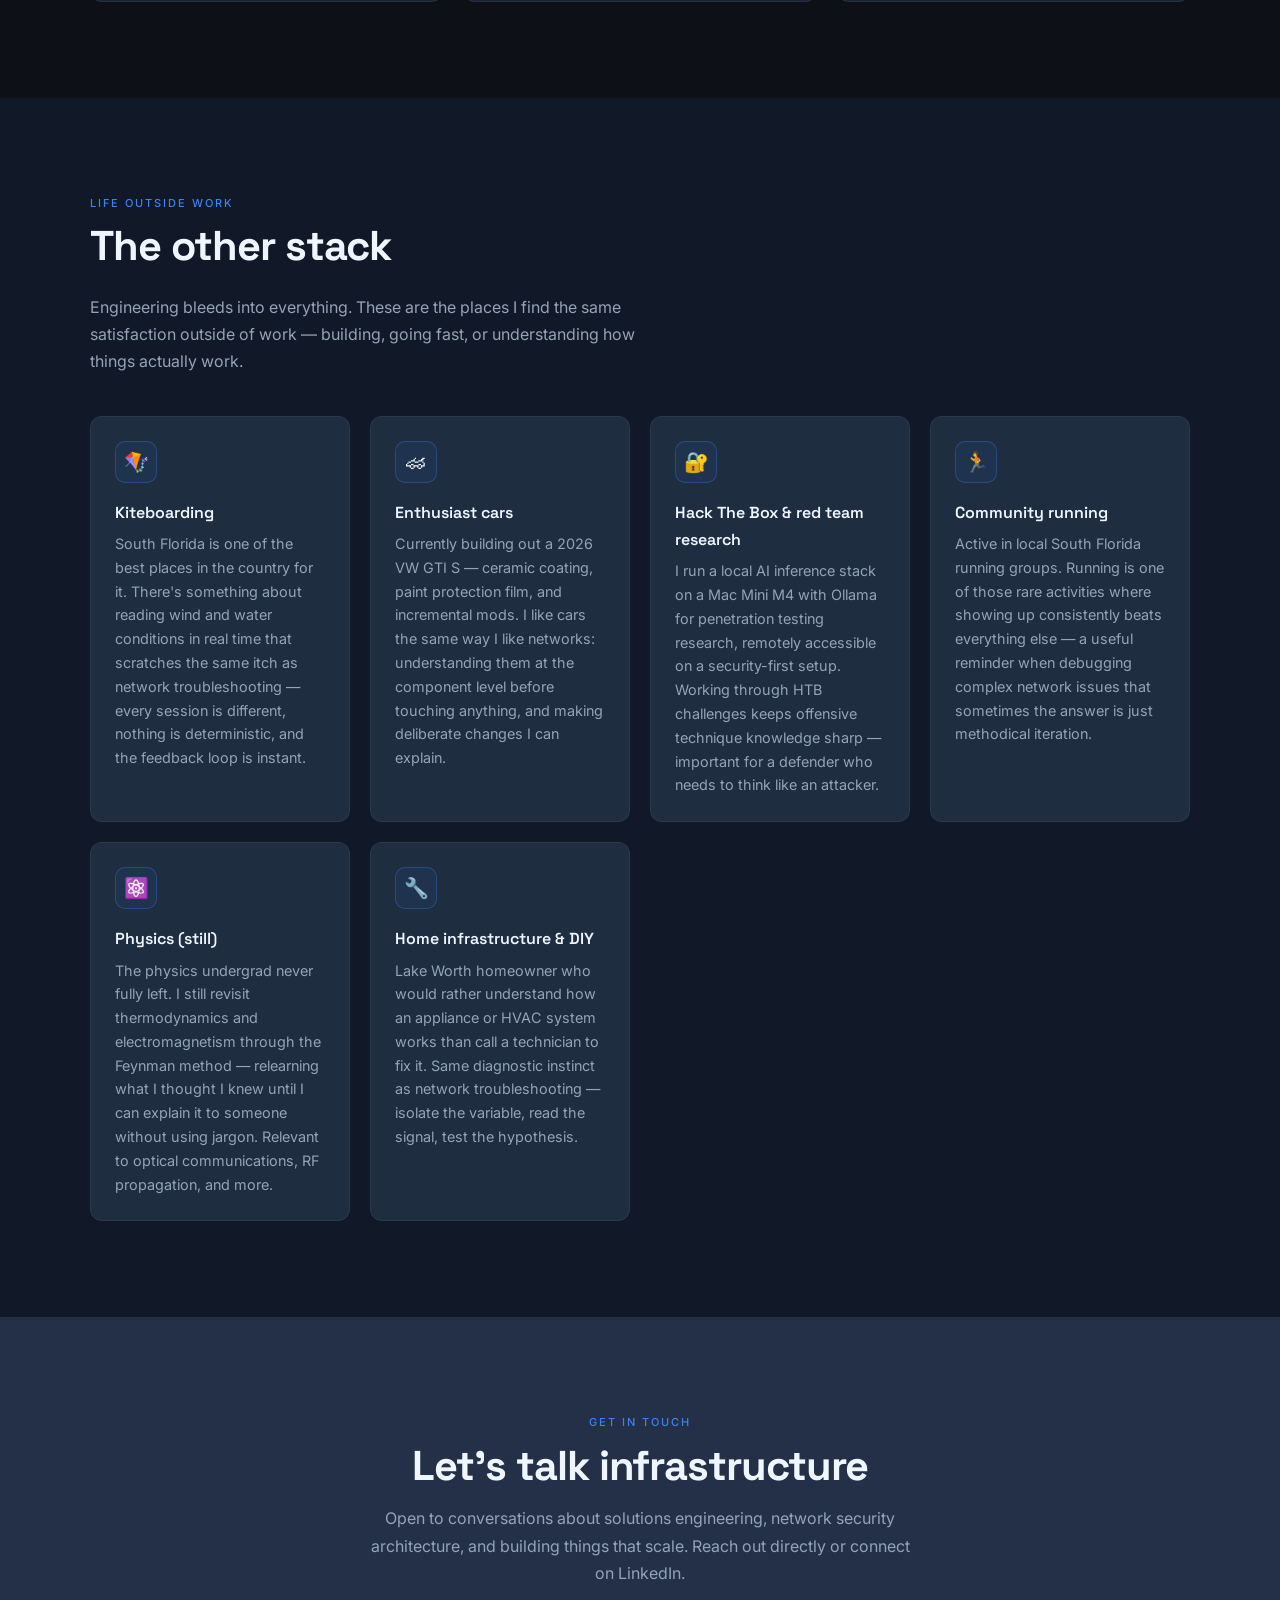
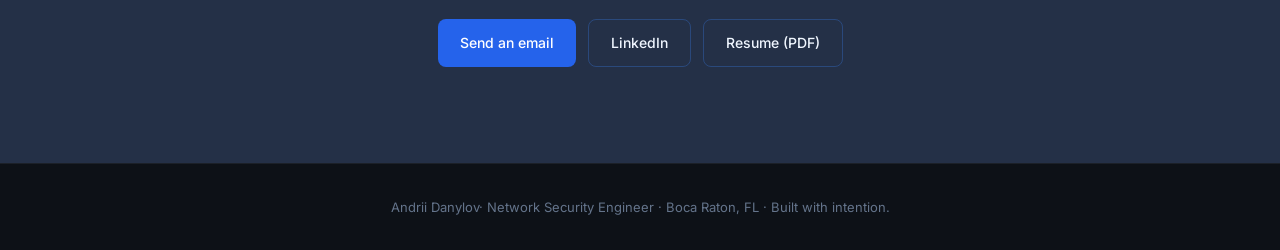
==== commit e992b6c0: "Update navigation logo text to full name" ====
--- a/index.html
+++ b/index.html
@@ -280,10 +280,13 @@
   #bio { background: var(--surface); }
 
   .bio-grid {
-    display: grid;
-    grid-template-columns: 1fr 2fr;
-    gap: 4rem;
-    align-items: start;
+    max-width: 850px;
+    margin: 0 auto;
+}
+
+  .bio-avatar-wrap {
+    position: sticky;
+    top: 80px;
   }
 
   .bio-avatar {
@@ -832,7 +835,7 @@
 
 <!-- NAV -->
 <nav>
-  <a href="#hero" class="nav-logo">Andrii<span>.</span></a>
+  <a href="#hero" class="nav-logo">Andrii Danylov<span>.</span></a>
   <ul class="nav-links">
     <li><a href="#bio">About</a></li>
     <li><a href="#story">Story</a></li>
@@ -885,26 +888,6 @@
 <section id="bio">
   <div class="container">
     <div class="bio-grid">
-      <div class="bio-avatar-wrap fade-in">
-        <div class="bio-avatar">
-          <img src="Andrii_headshot.jpg" alt="Andrii Danylov">
-        </div>
-        <div class="bio-links">
-          <a href="https://linkedin.com/in/andriidanylov" target="_blank" class="bio-link">
-            <svg viewBox="0 0 24 24" fill="currentColor"><path d="M20.447 20.452h-3.554v-5.569c0-1.328-.027-3.037-1.852-3.037-1.853 0-2.136 1.445-2.136 2.939v5.667H9.351V9h3.414v1.561h.046c.477-.9 1.637-1.85 3.37-1.85 3.601 0 4.267 2.37 4.267 5.455v6.286zM5.337 7.433a2.062 2.062 0 01-2.063-2.065 2.064 2.064 0 112.063 2.065zm1.782 13.019H3.555V9h3.564v11.452zM22.225 0H1.771C.792 0 0 .774 0 1.729v20.542C0 23.227.792 24 1.771 24h20.451C23.2 24 24 23.227 24 22.271V1.729C24 .774 23.2 0 22.222 0h.003z"/></svg>
-            LinkedIn Profile
-          </a>
-          <a href="resume.pdf" download class="bio-link">
-            <svg viewBox="0 0 24 24" fill="none" stroke="currentColor" stroke-width="2"><path d="M12 16l4-4m0 0l-4-4m4 4H8M21 12a9 9 0 11-18 0 9 9 0 0118 0z"/></svg>
-            Download Resume (PDF)
-          </a>
-          <a href="mailto:andrii@andriidanylov.com" class="bio-link">
-            <svg viewBox="0 0 24 24" fill="none" stroke="currentColor" stroke-width="2"><path d="M3 8l7.89 5.26a2 2 0 002.22 0L21 8M5 19h14a2 2 0 002-2V7a2 2 0 00-2-2H5a2 2 0 00-2 2v10a2 2 0 002 2z"/></svg>
-            andrii@andriidanylov.com
-          </a>
-        </div>
-      </div>
-
       <div class="bio-content fade-in">
         <p class="section-eyebrow">About Me</p>
         <h2 class="section-title">Network Infrastructure &amp; Security Engineer</h2>
